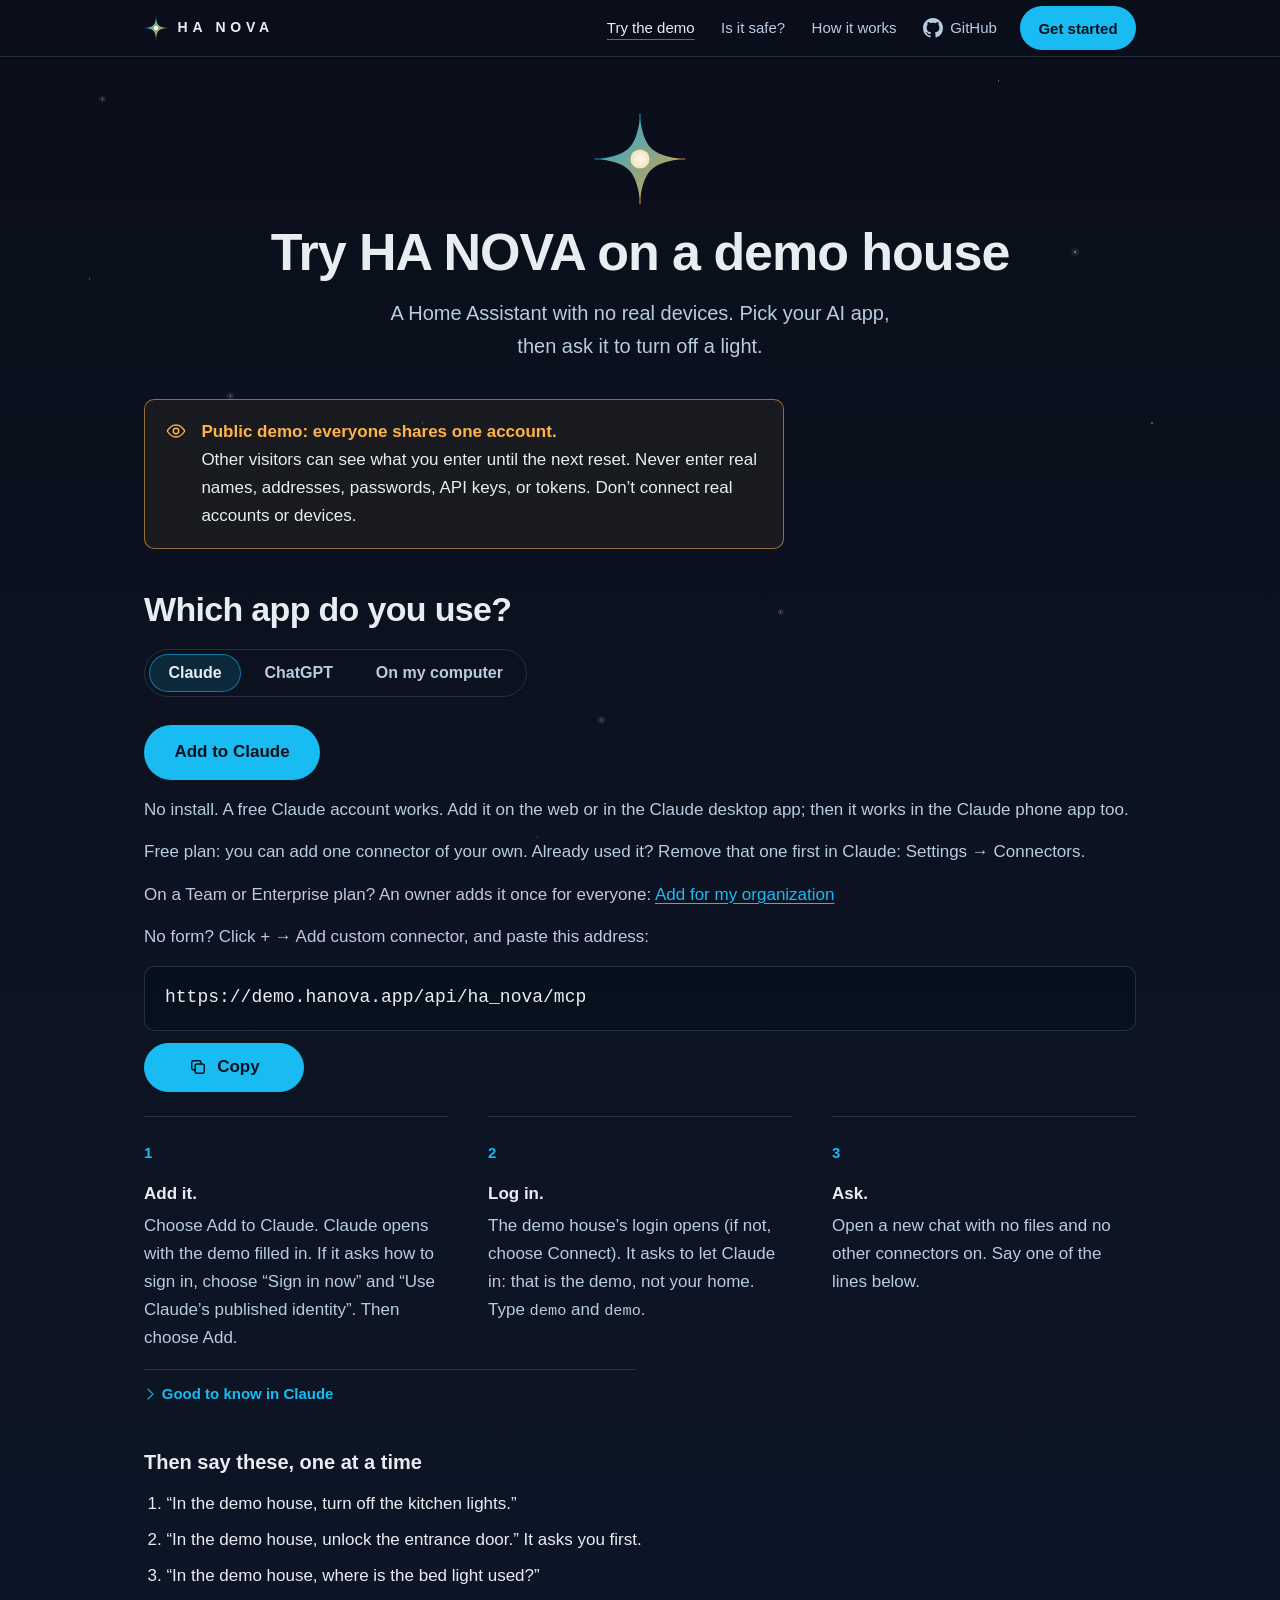
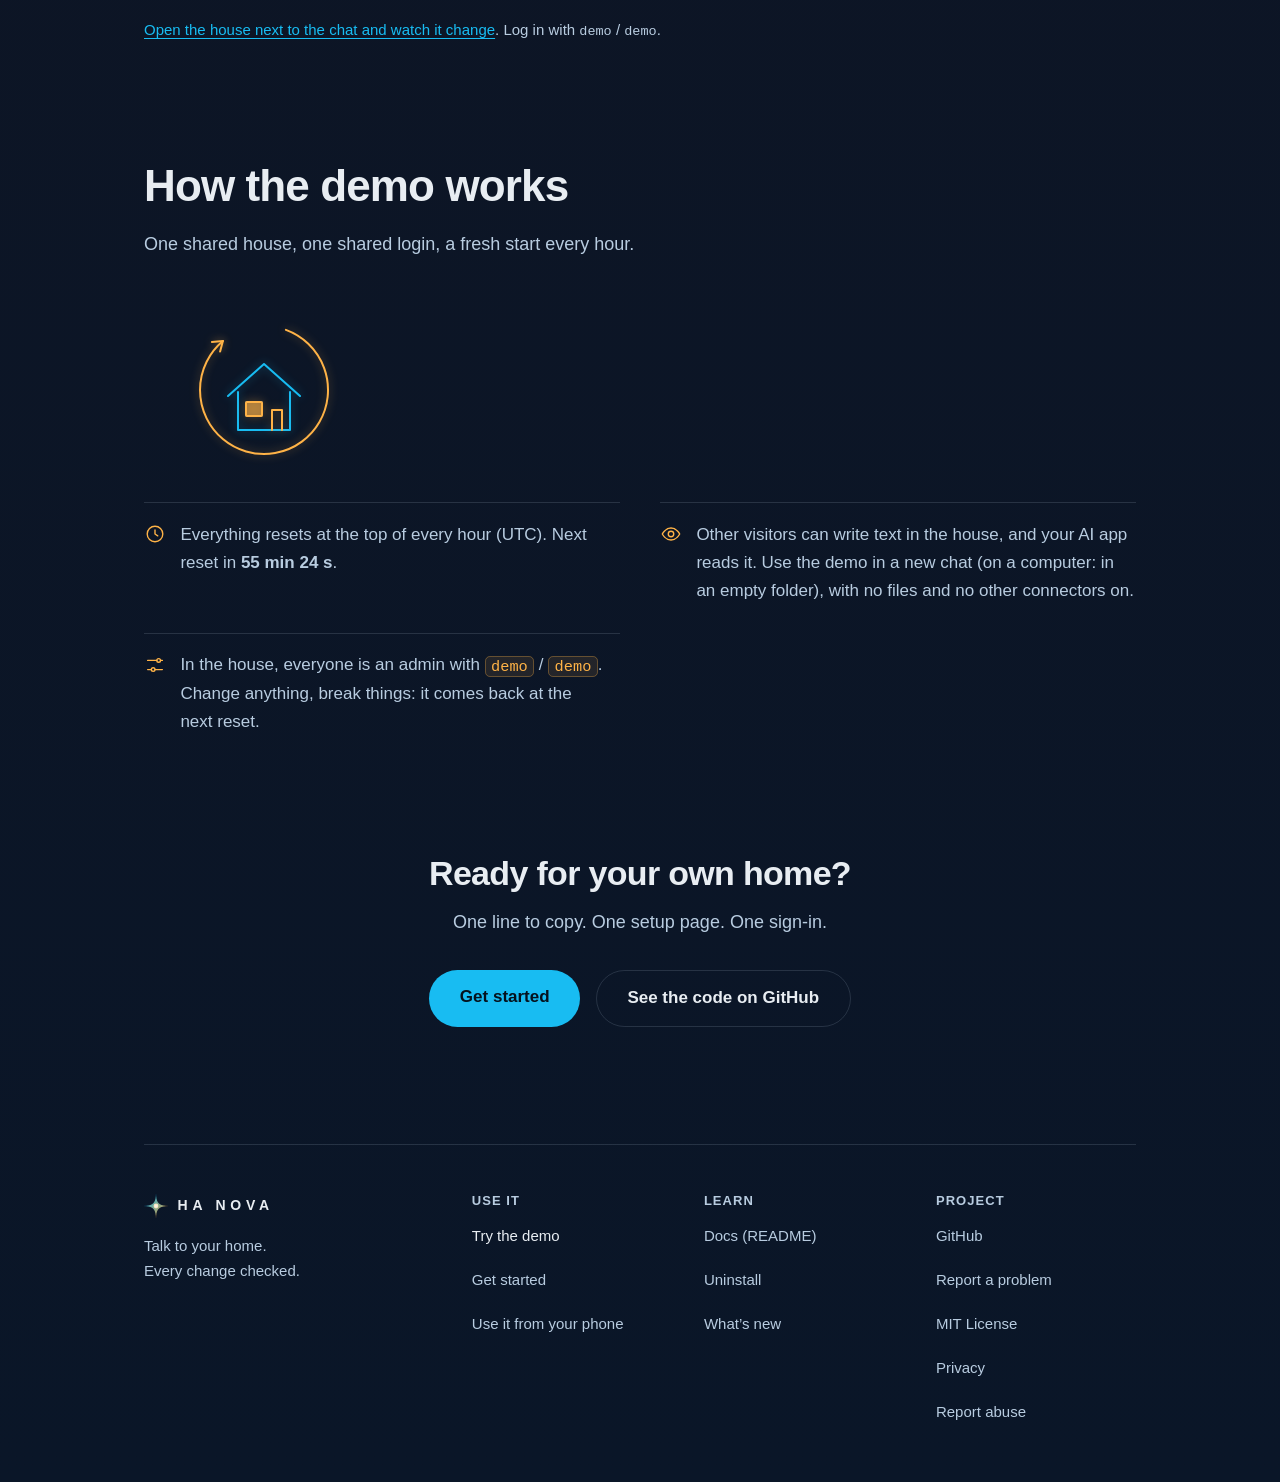
==== demo/index.html @ d68ff975 "content: ChatGPT works on the web on a computer; on a phone it can answer, not change things" ====
<!DOCTYPE html>
<html lang="en">
<head>
  <meta charset="UTF-8">
  <meta name="viewport" content="width=device-width, initial-scale=1">
  <title>Try HA NOVA on a demo house</title>
  <meta name="description" content="Try HA NOVA in 1 minute on a demo house: a Home Assistant with no real devices. In Claude or ChatGPT with nothing to install, or from an AI app on your computer.">
  <link rel="icon" type="image/svg+xml" href="../assets/icon.svg">
  <link rel="icon" type="image/png" sizes="64x64" href="../assets/favicon-64.png">
  <link rel="apple-touch-icon" href="../assets/apple-touch-icon.png">
  <link rel="canonical" href="https://hanova.app/demo/">
  <meta property="og:type" content="website">
  <meta property="og:title" content="Try HA NOVA on a demo house">
  <meta property="og:description" content="Try HA NOVA in 1 minute on a demo house: a Home Assistant with no real devices. In Claude or ChatGPT with nothing to install, or from an AI app on your computer.">
  <meta property="og:url" content="https://hanova.app/demo/">
  <meta property="og:image" content="https://hanova.app/assets/social-preview.png">
  <meta property="og:image:width" content="1280">
  <meta property="og:image:height" content="640">
  <meta property="og:image:alt" content="The HA NOVA star and the line: Talk to your home. Every change checked.">
  <meta property="og:site_name" content="HA NOVA">
  <meta name="twitter:card" content="summary_large_image">
  <meta name="twitter:title" content="Try HA NOVA on a demo house">
  <meta name="twitter:description" content="Try HA NOVA in 1 minute on a demo house: a Home Assistant with no real devices. In Claude or ChatGPT with nothing to install, or from an AI app on your computer.">
  <meta name="twitter:image" content="https://hanova.app/assets/social-preview.png">
  <link rel="stylesheet" href="../styles.css?h=ab021d0051">
  <script>document.documentElement.classList.add('js');</script>
</head>
<body>

<a class="skip-link" href="#main">Skip to content</a>
<header class="topbar">
  <nav class="topbar-inner" aria-label="Main">
    <a class="topbar-home" href="../"><img src="../assets/icon.svg" alt="" width="24" height="24"><span>HA&nbsp;NOVA</span></a>
    <ul class="topbar-links">
      <li><a href="./" aria-current="page">Try the demo</a></li>
      <li class="topbar-wide"><a href="../#safe-by-design">Is it safe?</a></li>
      <li class="topbar-wide"><a href="../#how-it-works">How it works</a></li>
      <li><a class="topbar-gh" href="https://github.com/markusleben/ha-nova" target="_blank" rel="noopener noreferrer"><span class="gh-mark" aria-hidden="true"></span><span class="gh-word">GitHub</span><span class="visually-hidden"> (opens in a new tab)</span></a></li>
      <li><a class="btn btn-primary btn-small" href="../#get-started">Get started</a></li>
    </ul>
  </nav>
</header>

<main id="main">
<div class="hero hero-demo">
  <img class="hero-star" src="../assets/icon.svg" alt="" width="132" height="132">
  <h1 class="hero-tagline"><span class="visually-hidden">HA NOVA — </span>Try HA&nbsp;NOVA on a demo&nbsp;house</h1>
  <p class="hero-sub">A Home&nbsp;Assistant with no real devices. Pick your AI app, then ask it to turn off a&nbsp;light.</p>
</div>

  <section class="section" id="try">
    <div class="callout" role="note" aria-labelledby="warning-title">
      <svg viewBox="0 0 24 24" aria-hidden="true"><path d="M2.5 12S6 5.5 12 5.5 21.5 12 21.5 12 18 18.5 12 18.5 2.5 12 2.5 12z"/><circle cx="12" cy="12" r="3"/></svg>
      <div>
        <h2 class="visually-hidden" id="warning-title">Before you use the demo</h2>
        <p><strong>Public demo: everyone shares one account.</strong> Other visitors can see what you enter until the next reset. Never enter real names, addresses, passwords, API keys, or tokens. Don’t connect real accounts or devices.</p>
      </div>
    </div>
    <h2>Which app do you use?</h2>
    <div class="console-bar">
      <div class="os-tabs app-tabs" role="tablist" aria-label="Your AI app">
        <button type="button" role="tab" id="app-tab-claude" aria-controls="claude" aria-selected="true">Claude</button>
        <button type="button" role="tab" id="app-tab-chatgpt" aria-controls="chatgpt" aria-selected="false" tabindex="-1">ChatGPT</button>
        <button type="button" role="tab" id="app-tab-computer" aria-controls="computer" aria-selected="false" tabindex="-1">On my computer</button>
      </div>
    </div>
    <div class="os-panels app-panels">
      <div class="os-panel is-active" id="claude">
        <h3 class="os-name">Claude</h3>
        <p class="add-claude">
          <a class="btn btn-primary" href="https://claude.ai/customize/connectors?modal=add-custom-connector&amp;connectorName=HA%20NOVA%20demo&amp;connectorUrl=https%3A%2F%2Fdemo.hanova.app%2Fapi%2Fha_nova%2Fmcp" target="_blank" rel="noopener noreferrer">Add to Claude<span class="visually-hidden"> (opens in a new tab)</span></a>
        </p>
        <p class="os-where">No install. A free Claude account works. Add it on the web or in the Claude desktop app; then it works in the Claude phone app&nbsp;too.</p>
        <p class="os-where">Free plan: you can add one connector of your own. Already used it? Remove that one first in Claude: Settings →&nbsp;Connectors.</p>
        <p class="os-where">On a Team or Enterprise plan? An owner adds it once for everyone: <a href="https://claude.ai/admin-settings/connectors?modal=add-custom-connector&amp;connectorName=HA%20NOVA%20demo&amp;connectorUrl=https%3A%2F%2Fdemo.hanova.app%2Fapi%2Fha_nova%2Fmcp" target="_blank" rel="noopener noreferrer">Add for my organization<span class="visually-hidden"> (opens in a new tab)</span></a></p>
        <p class="os-where">No form? Click + → Add custom connector, and paste this&nbsp;address:</p>
        <div class="cmd"><pre><code>https://demo.hanova.app/api/ha_nova/mcp</code></pre></div>
        <button class="copy-cmd" type="button" data-where="Claude"><svg viewBox="0 0 24 24" aria-hidden="true"><rect class="i-copy" x="8.5" y="8.5" width="11" height="11" rx="2.5"/><path class="i-copy" d="M15.5 8.5V6.5a2 2 0 0 0-2-2h-7a2 2 0 0 0-2 2v7a2 2 0 0 0 2 2h2"/><path class="i-check" d="M5 12.5l4.5 4.5L19 7.5" pathLength="1"/></svg><span class="copy-label" aria-hidden="true">Copy</span><span class="visually-hidden">Copy the demo address</span></button>
        <ol class="steps">
          <li><strong>Add it.</strong> Choose Add to Claude. Claude opens with the demo filled in. If it asks how to sign in, choose “Sign in now” and “Use Claude’s published identity”. Then choose Add.</li>
          <li><strong>Log in.</strong> The demo house’s login opens (if not, choose Connect). It asks to let Claude in: that is the demo, not your home. Type <code>demo</code> and <code>demo</code>.</li>
          <li><strong>Ask.</strong> Open a new chat with no files and no other connectors on. Say one of the lines below.</li>
        </ol>
        <details class="more">
          <summary>Good to know in Claude</summary>
          <p>Unlocking a door asks you first. Here, Claude shows a short code, and you type it back. Claude sees the code too, so it is a light check. At home, a linked phone asks&nbsp;instead.</p>
          <p>Your connection stays. Only the house resets every hour. That takes a few&nbsp;minutes.</p>
          <p>Claude asks before each step at first. To ask less, open Settings → Connectors → HA NOVA demo. Set the read-only tools and “Control a device” to “Always allow”. Leave “Run a confirmed change” on “Needs approval”: the demo has no phone, so that question is the check before the door&nbsp;unlocks.</p>
          <p>Done? Remove the demo in Claude: Settings → Connectors. That frees the slot for your own&nbsp;home.</p>
        </details>
      </div>
      <div class="os-panel" id="chatgpt">
        <h3 class="os-name">ChatGPT</h3>
        <p class="os-where">In ChatGPT (Plus or Pro), on the web on a computer: paste this address. On a phone, ChatGPT can answer, not change&nbsp;things. It worked with ChatGPT Pro in our test; your plan’s rules apply. The free plan can’t add its own&nbsp;connectors.</p>
        <div class="cmd"><pre><code>https://demo.hanova.app/api/ha_nova/mcp</code></pre></div>
        <button class="copy-cmd" type="button" data-where="ChatGPT"><svg viewBox="0 0 24 24" aria-hidden="true"><rect class="i-copy" x="8.5" y="8.5" width="11" height="11" rx="2.5"/><path class="i-copy" d="M15.5 8.5V6.5a2 2 0 0 0-2-2h-7a2 2 0 0 0-2 2v7a2 2 0 0 0 2 2h2"/><path class="i-check" d="M5 12.5l4.5 4.5L19 7.5" pathLength="1"/></svg><span class="copy-label" aria-hidden="true">Copy</span><span class="visually-hidden">Copy the demo address</span></button>
        <ol class="steps">
          <li><strong>Add it.</strong> Open <a href="https://chatgpt.com/plugins" target="_blank" rel="noopener noreferrer">chatgpt.com/plugins<span class="visually-hidden"> (opens in a new tab)</span></a>, choose +, then “Add custom MCP server”. Name it HA NOVA demo and paste the address under “Connection”. Pick OAuth, tick “I understand and want to continue”, then choose&nbsp;Create.</li>
          <li><strong>Log in.</strong> The demo house’s login opens. Type <code>demo</code> and <code>demo</code>. ChatGPT often fails the first sign-in. Just choose Connect again. Still stuck on Connect? Remove the plugin in ChatGPT and add it&nbsp;again.</li>
          <li><strong>Ask.</strong> Open a new chat with no files and no other connectors on. Type <code>@HA NOVA demo</code> and one of the lines&nbsp;below.</li>
        </ol>
      </div>
      <div class="os-panel" id="computer">
        <h3 class="os-name">An app on my computer</h3>
        <p class="os-where">For Claude Code, Claude Desktop, Codex CLI, OpenCode, Google Antigravity, or Hermes Agent (preview). Install HA&nbsp;NOVA, then connect the demo&nbsp;house.</p>
        <p class="app-step"><strong>1. Install HA&nbsp;NOVA.</strong> On a Mac or Linux, paste this in the&nbsp;Terminal:</p>
        <div class="cmd"><span class="cmd-prompt" aria-hidden="true">$</span><pre><code>curl -fsSL https://raw.githubusercontent.com/markusleben/ha-nova/main/install.sh | bash</code><span class="cmd-cursor" aria-hidden="true"></span></pre></div>
          <button class="copy-cmd" type="button" data-where="the Terminal"><svg viewBox="0 0 24 24" aria-hidden="true"><rect class="i-copy" x="8.5" y="8.5" width="11" height="11" rx="2.5"/><path class="i-copy" d="M15.5 8.5V6.5a2 2 0 0 0-2-2h-7a2 2 0 0 0-2 2v7a2 2 0 0 0 2 2h2"/><path class="i-check" d="M5 12.5l4.5 4.5L19 7.5" pathLength="1"/></svg><span class="copy-label" aria-hidden="true">Copy</span><span class="visually-hidden">Copy the macOS and Linux command</span></button>
          <a class="cmd-source" href="https://github.com/markusleben/ha-nova/blob/main/install.sh" target="_blank" rel="noopener noreferrer">Read the install script<span class="visually-hidden"> (opens in a new tab)</span></a>
        <p class="app-step">On Windows, paste this in PowerShell:</p>
        <div class="cmd"><span class="cmd-prompt" aria-hidden="true">PS&gt;</span><pre><code>irm https://raw.githubusercontent.com/markusleben/ha-nova/main/install.ps1 | iex</code><span class="cmd-cursor" aria-hidden="true"></span></pre></div>
          <button class="copy-cmd" type="button" data-where="PowerShell"><svg viewBox="0 0 24 24" aria-hidden="true"><rect class="i-copy" x="8.5" y="8.5" width="11" height="11" rx="2.5"/><path class="i-copy" d="M15.5 8.5V6.5a2 2 0 0 0-2-2h-7a2 2 0 0 0-2 2v7a2 2 0 0 0 2 2h2"/><path class="i-check" d="M5 12.5l4.5 4.5L19 7.5" pathLength="1"/></svg><span class="copy-label" aria-hidden="true">Copy</span><span class="visually-hidden">Copy the Windows command</span></button>
          <a class="cmd-source" href="https://github.com/markusleben/ha-nova/blob/main/install.ps1" target="_blank" rel="noopener noreferrer">Read the install script<span class="visually-hidden"> (opens in a new tab)</span></a>
        <p class="app-step"><strong>2. Connect the demo.</strong> A setup page opens. If it shows “Try HA NOVA on a demo house”, choose it. If not, open a new terminal and run&nbsp;this:</p>
        <div class="cmd"><span class="cmd-prompt" aria-hidden="true">$</span><pre><code>ha-nova try</code><span class="cmd-cursor" aria-hidden="true"></span></pre></div>
          <button class="copy-cmd" type="button" data-where="the terminal"><svg viewBox="0 0 24 24" aria-hidden="true"><rect class="i-copy" x="8.5" y="8.5" width="11" height="11" rx="2.5"/><path class="i-copy" d="M15.5 8.5V6.5a2 2 0 0 0-2-2h-7a2 2 0 0 0-2 2v7a2 2 0 0 0 2 2h2"/><path class="i-check" d="M5 12.5l4.5 4.5L19 7.5" pathLength="1"/></svg><span class="copy-label" aria-hidden="true">Copy</span><span class="visually-hidden">Copy the ha-nova try command</span></button>
        <p class="app-step"><strong>3. Ask.</strong> Start your AI app in a new, empty folder, in a new chat. Don’t let it run commands or open files without asking you. Say one of the lines below. Done? <code>ha-nova try --stop</code> removes the demo&nbsp;house.</p>
      </div>
    </div>
    <p class="visually-hidden" role="status" id="copy-status"></p>

    <h3 class="steps-title">Then say these, one at a time</h3>
    <ol class="says-list">
      <li>“In the demo house, turn off the kitchen lights.”</li>
      <li>“In the demo house, unlock the entrance door.” It asks you&nbsp;first.</li>
      <li>“In the demo house, where is the bed light used?”</li>
    </ol>
    <p class="note"><a href="https://demo.hanova.app/demo-house/house" target="_blank" rel="noopener noreferrer">Open the house next to the chat and watch it change<span class="visually-hidden"> (opens in a new tab)</span></a>. Log in with <code>demo</code> /&nbsp;<code>demo</code>.</p>
  </section>

  <section class="section" id="how-the-demo-works">
    <h2>How the demo works</h2>
    <p class="section-lead">One shared house, one shared login, a fresh start every hour.</p>
    <svg class="scene demo-scene" viewBox="0 0 240 170" role="img" aria-label="A house with a circular arrow around it: the demo starts fresh every hour" data-reveal>
      <path class="d a slow" d="M141.9 29.9 A64 64 0 1 1 78.9 41" pathLength="1"/>
      <path class="d a arrowhead" d="M76.1 51.6 L78.9 41 L67.9 42"/>
      <path class="d c" d="M84 96 L120 64 L156 96" pathLength="1"/>
      <path class="d c" d="M94 92 V130 H146 V92" pathLength="1"/>
      <rect class="d n" x="102" y="102" width="16" height="14" rx="1"/>
      <rect class="d a lamp" x="102" y="102" width="16" height="14" rx="1"/>
      <path class="d a" d="M128 130 V110 H138 V130" pathLength="1"/>
    </svg>
    <ul class="rules">
      <li>
        <svg viewBox="0 0 24 24" aria-hidden="true"><circle cx="12" cy="12" r="8.5"/><path d="M12 7.5V12l3 2"/></svg>
        <p>Everything resets at the top of every hour (UTC).<span id="countdown" hidden> Next reset in <strong><time id="next"></time></strong>.</span></p>
      </li>
      <li>
        <svg viewBox="0 0 24 24" aria-hidden="true"><path d="M2.5 12S6 5.5 12 5.5 21.5 12 21.5 12 18 18.5 12 18.5 2.5 12 2.5 12z"/><circle cx="12" cy="12" r="3"/></svg>
        <p>Other visitors can write text in the house, and your AI app reads it. Use the demo in a new chat (on a computer: in an empty folder), with no files and no other connectors&nbsp;on.</p>
      </li>
      <li>
        <svg viewBox="0 0 24 24" aria-hidden="true"><path d="M4 7h10M18 7h2M4 17h4M12 17h8"/><circle cx="16" cy="7" r="2"/><circle cx="10" cy="17" r="2"/></svg>
        <p>In the house, everyone is an admin with <code>demo</code> / <code>demo</code>. Change anything, break things: it comes back at the next&nbsp;reset.</p>
      </li>
    </ul>
    <p class="note" id="ha-version" hidden></p>
  </section>

  <section class="section section-try" id="your-home">
    <h2>Ready for your own home?</h2>
    <p class="section-lead">One line to copy. One setup page. One sign&#8209;in.</p>
    <p class="cta-row"><a class="btn btn-primary" href="../#get-started">Get started</a><a class="btn btn-ghost" href="https://github.com/markusleben/ha-nova" target="_blank" rel="noopener noreferrer">See the code on GitHub<span class="visually-hidden"> (opens in a new tab)</span></a></p>
  </section>
</main>

<footer class="footer">
  <div class="footer-brand">
    <a class="topbar-home" href="../"><img src="../assets/icon.svg" alt="" width="24" height="24"><span>HA&nbsp;NOVA</span></a>
    <p>Talk to your home.<br>Every change checked.</p>
  </div>
  <nav class="footer-map" aria-label="Site map">
    <div>
      <h2 class="footer-label">Use it</h2>
      <ul>
        <li><a href="./" aria-current="page">Try the demo</a></li>
        <li><a href="../#get-started">Get started</a></li>
        <li><a href="../#chat-apps">Use it from your phone</a></li>
      </ul>
    </div>
    <div>
      <h2 class="footer-label">Learn</h2>
      <ul>
        <li><a href="https://github.com/markusleben/ha-nova#readme" target="_blank" rel="noopener noreferrer">Docs (README)<span class="visually-hidden"> (opens in a new tab)</span></a></li>
        <li><a href="../#uninstall">Uninstall</a></li>
        <li><a href="https://github.com/markusleben/ha-nova/releases" target="_blank" rel="noopener noreferrer">What’s new<span class="visually-hidden"> (opens in a new tab)</span></a></li>
      </ul>
    </div>
    <div>
      <h2 class="footer-label">Project</h2>
      <ul>
        <li><a href="https://github.com/markusleben/ha-nova" target="_blank" rel="noopener noreferrer">GitHub<span class="visually-hidden"> (opens in a new tab)</span></a></li>
        <li><a href="https://github.com/markusleben/ha-nova/issues" target="_blank" rel="noopener noreferrer">Report a problem<span class="visually-hidden"> (opens in a new tab)</span></a></li>
        <li><a href="https://github.com/markusleben/ha-nova/blob/main/LICENSE" target="_blank" rel="noopener noreferrer">MIT License<span class="visually-hidden"> (opens in a new tab)</span></a></li>
        <li><a href="../privacy.html">Privacy</a></li>
        <li><a href="https://demo.hanova.app/abuse" target="_blank" rel="noopener noreferrer">Report abuse<span class="visually-hidden"> (opens in a new tab)</span></a></li>
      </ul>
    </div>
  </nav>
</footer>

<script>
/* Which app: one panel at a time with JS; without it, all three are listed. */
(function () {
  var tabs = [].slice.call(document.querySelectorAll('.app-tabs [role="tab"]'));
  var status = document.getElementById('copy-status');
  function select(tab, focus) {
    tabs.forEach(function (t) {
      var on = t === tab, panel = document.getElementById(t.getAttribute('aria-controls'));
      t.setAttribute('aria-selected', on);
      t.tabIndex = on ? 0 : -1;
      panel.classList.toggle('is-active', on);
    });
    if (focus) tab.focus();
  }
  tabs.forEach(function (t, i) {
    var panel = document.getElementById(t.getAttribute('aria-controls'));
    panel.setAttribute('role', 'tabpanel');
    panel.tabIndex = 0;
    panel.setAttribute('aria-labelledby', t.id);
    t.addEventListener('click', function () { select(t); });
    t.addEventListener('keydown', function (e) {
      var n = tabs.length, to = { ArrowRight: i + 1, ArrowLeft: i - 1 + n, Home: 0, End: n - 1 }[e.key];
      if (to === undefined) return;
      e.preventDefault();
      select(tabs[to % n], true);
    });
  });
  // a link to #chatgpt or #computer opens that choice
  var wanted = tabs.filter(function (t) { return '#' + t.getAttribute('aria-controls') === location.hash; })[0];
  select(wanted || tabs[0]);

  document.querySelectorAll('.copy-cmd').forEach(function (btn) {
    var label = btn.querySelector('.copy-label'), code = btn.previousElementSibling.querySelector('code'), timer;
    function say(text) { status.textContent = ''; setTimeout(function () { status.textContent = text; }, 100); }
    function done() {
      clearTimeout(timer);
      btn.classList.remove('copied');
      void btn.offsetWidth; // replay the sweep on a second click
      btn.classList.add('copied');
      label.textContent = 'Copied';
      say('Copied. Now paste it in ' + btn.dataset.where + '.');
      timer = setTimeout(function () {
        btn.classList.remove('copied');
        label.textContent = 'Copy';
      }, 2400);
    }
    function failed() {
      var r = document.createRange();
      r.selectNodeContents(code);
      getSelection().removeAllRanges();
      getSelection().addRange(r);
      say('Copy did not work. The line is selected. Press Control C, or Command C on a Mac.');
    }
    btn.addEventListener('click', function () {
      if (navigator.clipboard && navigator.clipboard.writeText) {
        navigator.clipboard.writeText(code.textContent).then(done, failed);
      } else {
        failed();
      }
    });
  });
})();

// Scenes play once when they scroll into view; without JS they show their last frame.
if ('IntersectionObserver' in window) {
  var io = new IntersectionObserver(function (entries) {
    entries.forEach(function (e) {
      if (e.isIntersecting) { e.target.classList.add('inview'); io.unobserve(e.target); }
    });
  }, { threshold: 0.2 });
  document.querySelectorAll('[data-reveal]').forEach(function (el) { io.observe(el); });
} else {
  document.querySelectorAll('[data-reveal]').forEach(function (el) { el.classList.add('inview'); });
}

// Resets run every hour at :00 UTC, so the countdown needs no server.
var next = document.getElementById('next');
function tick() {
  var now = new Date();
  // seconds to the next :00 UTC; wraps to 0 at :00:00
  var left = (3600 - now.getUTCMinutes() * 60 - now.getUTCSeconds()) % 3600;
  var m = Math.floor(left / 60), sec = left % 60;
  next.dateTime = 'PT' + m + 'M' + sec + 'S';
  next.textContent = (m ? m + ' min ' : '') + sec + ' s';
}
tick();
setInterval(tick, 1000);
document.getElementById('countdown').hidden = false;

// The running Home Assistant version; stays hidden when the demo is down.
fetch('https://demo.hanova.app/connect.json').then(function (r) {
  return r.ok ? r.json() : null;
}).then(function (c) {
  if (c && /^\d{4}\.\d{1,2}\.\d{1,3}[\w.]*$/.test(c.ha_version)) {
    var el = document.getElementById('ha-version');
    el.textContent = 'Running Home Assistant ' + c.ha_version + '.';
    el.hidden = false;
  }
}).catch(function () {});
</script>
</body>
</html>
---- styles.css ----
/* HA NOVA landing — cosmos night, cyan = local/client, amber = server/safe */

:root {
  --bg-0: #0A0E1A;
  --bg-1: #0D1525;
  --bg-2: #0A1628;
  --ink: #E8EDF2;
  --ink-soft: #B8CCE0;
  --cyan: #18BCF2;
  --amber: #FFB347;
  --hairline: rgba(184, 204, 224, 0.16);
  --panel: rgba(13, 21, 37, 0.6);
  --measure: 62ch;
  --ease-rise: cubic-bezier(0.16, 1, 0.3, 1);
  --bar: 56px; /* top bar height: anchor jumps land below it */
}

* { box-sizing: border-box; }

html {
  min-height: 100%;
  scroll-behavior: smooth;
  /* anything scrolled into view (anchors, keyboard focus) clears the top bar */
  scroll-padding-top: calc(var(--bar) + 1rem);
}

body {
  margin: 0;
  color: var(--ink-soft);
  background: var(--bg-2) linear-gradient(180deg, var(--bg-0) 0%, var(--bg-1) 45%, var(--bg-2) 100%);
  font-family: -apple-system, 'Helvetica Neue', 'Segoe UI', sans-serif;
  font-size: 1.0625rem;
  line-height: 1.65;
  -webkit-font-smoothing: antialiased;
  overflow-x: hidden;
}

/* Sparse star dots, fixed so they hold still while the page scrolls.
   Four layers, three behaviors, like a real night sky: near-static fine grain,
   two shimmer layers offset in phase, and halo stars that softly flare. */
html::before,
html::after,
body::before,
body::after,
main::before {
  content: "";
  position: fixed;
  inset: 0;
  z-index: -1;
  pointer-events: none;
}

/* finest grain: barely moves */
html::before {
  background-image:
    radial-gradient(0.8px 0.8px at 48% 12%, rgba(255, 255, 255, 0.2) 50%, transparent 51%),
    radial-gradient(0.8px 0.8px at 5% 58%, rgba(255, 255, 255, 0.2) 50%, transparent 51%),
    radial-gradient(0.8px 0.8px at 36% 26%, rgba(255, 255, 255, 0.2) 50%, transparent 51%),
    radial-gradient(0.8px 0.8px at 64% 5%, rgba(255, 255, 255, 0.2) 50%, transparent 51%),
    radial-gradient(0.8px 0.8px at 27% 41%, rgba(255, 255, 255, 0.2) 50%, transparent 51%),
    radial-gradient(0.8px 0.8px at 88% 72%, rgba(255, 255, 255, 0.2) 50%, transparent 51%),
    radial-gradient(0.8px 0.8px at 52% 55%, rgba(255, 255, 255, 0.2) 50%, transparent 51%),
    radial-gradient(0.8px 0.8px at 14% 96%, rgba(255, 255, 255, 0.2) 50%, transparent 51%),
    radial-gradient(0.8px 0.8px at 76% 91%, rgba(255, 255, 255, 0.2) 50%, transparent 51%),
    radial-gradient(0.8px 0.8px at 41% 72%, rgba(255, 255, 255, 0.2) 50%, transparent 51%);
  animation: twinkle 21s ease-in-out -9s infinite alternate;
}

/* shimmer layer A */
body::before {
  background-image:
    radial-gradient(1px 1px at 12% 18%, rgba(255, 255, 255, 0.3) 50%, transparent 51%),
    radial-gradient(1.5px 1.5px at 78% 9%, rgba(255, 255, 255, 0.3) 50%, transparent 51%),
    radial-gradient(1px 1px at 55% 32%, rgba(255, 255, 255, 0.2) 50%, transparent 51%),
    radial-gradient(1px 1px at 31% 61%, rgba(255, 255, 255, 0.25) 50%, transparent 51%),
    radial-gradient(1.5px 1.5px at 90% 47%, rgba(255, 255, 255, 0.3) 50%, transparent 51%),
    radial-gradient(1px 1px at 8% 84%, rgba(255, 255, 255, 0.25) 50%, transparent 51%),
    radial-gradient(1px 1px at 67% 76%, rgba(255, 255, 255, 0.3) 50%, transparent 51%),
    radial-gradient(1px 1px at 95% 15%, rgba(255, 255, 255, 0.25) 50%, transparent 51%);
  animation: twinkle 9s ease-in-out infinite alternate;
}

/* shimmer layer B, phase-shifted */
html::after {
  background-image:
    radial-gradient(1.5px 1.5px at 42% 93%, rgba(255, 255, 255, 0.2) 50%, transparent 51%),
    radial-gradient(1px 1px at 23% 5%, rgba(255, 255, 255, 0.2) 50%, transparent 51%),
    radial-gradient(1px 1px at 96% 88%, rgba(255, 255, 255, 0.25) 50%, transparent 51%),
    radial-gradient(1px 1px at 72% 38%, rgba(255, 255, 255, 0.25) 50%, transparent 51%),
    radial-gradient(1.5px 1.5px at 7% 31%, rgba(255, 255, 255, 0.25) 50%, transparent 51%),
    radial-gradient(1px 1px at 58% 82%, rgba(255, 255, 255, 0.25) 50%, transparent 51%),
    radial-gradient(2px 2px at 33% 47%, rgba(255, 255, 255, 0.25) 50%, transparent 51%),
    radial-gradient(1px 1px at 82% 58%, rgba(255, 255, 255, 0.2) 50%, transparent 51%);
  animation: twinkle 11s ease-in-out -6s infinite alternate;
}

/* halo stars: quiet most of the cycle, then a soft flare */
body::after {
  background-image:
    radial-gradient(7px 7px at 84% 28%, rgba(255, 255, 255, 0.1) 30%, transparent 70%),
    radial-gradient(2px 2px at 84% 28%, rgba(255, 255, 255, 0.3) 50%, transparent 51%),
    radial-gradient(7px 7px at 18% 44%, rgba(255, 255, 255, 0.1) 30%, transparent 70%),
    radial-gradient(1.5px 1.5px at 18% 44%, rgba(255, 255, 255, 0.3) 50%, transparent 51%),
    radial-gradient(6px 6px at 61% 68%, rgba(255, 255, 255, 0.1) 30%, transparent 70%),
    radial-gradient(1.5px 1.5px at 61% 68%, rgba(255, 255, 255, 0.3) 50%, transparent 51%);
  animation: flare 16s ease-in-out infinite;
}

@keyframes twinkle {
  from { opacity: 0.68; }
  to   { opacity: 1; }
}

/* two more halo stars on their own rhythm, so flares wander instead of syncing */
main::before {
  background-image:
    radial-gradient(6px 6px at 8% 11%, rgba(255, 255, 255, 0.1) 30%, transparent 70%),
    radial-gradient(1.5px 1.5px at 8% 11%, rgba(255, 255, 255, 0.3) 50%, transparent 51%),
    radial-gradient(7px 7px at 47% 80%, rgba(255, 255, 255, 0.1) 30%, transparent 70%),
    radial-gradient(2px 2px at 47% 80%, rgba(255, 255, 255, 0.3) 50%, transparent 51%);
  animation: flare 19s ease-in-out -7s infinite;
}

@keyframes flare {
  0%, 62%, 100% { opacity: 0.45; }
  76%, 84% { opacity: 1; }
}

img {
  max-width: 100%;
  height: auto;
  display: block;
}

h1, h2, h3 {
  color: var(--ink);
  line-height: 1.2;
  text-wrap: balance;
  margin: 0;
}

h2 {
  font-size: clamp(1.875rem, 1.3rem + 2.4vw, 2.75rem);
  font-weight: 700;
  letter-spacing: -0.02em;
}

a {
  color: var(--cyan);
  text-decoration-thickness: 1px;
  text-underline-offset: 3px;
}

code {
  font-family: ui-monospace, 'SF Mono', Menlo, Consolas, monospace;
  font-size: 0.9em;
}

.visually-hidden {
  position: absolute;
  width: 1px;
  height: 1px;
  margin: -1px;
  padding: 0;
  overflow: hidden;
  clip: rect(0 0 0 0);
  white-space: nowrap;
  border: 0;
}

/* ---------- Top bar ----------
   One bar on every page: the demo, the safety story, the build, GitHub, and the
   install stay one click away from any scroll position. Solid Night Top (text
   scrolling under it must not show through), one hairline below; no shadow,
   no blur, no motion. */

.skip-link {
  position: fixed;
  top: 0.5rem;
  left: 0.5rem;
  z-index: 20;
  padding: 0.6rem 1rem;
  border-radius: 999px;
  background: var(--cyan);
  color: #05121D;
  font-weight: 600;
  text-decoration: none;
  transform: translateY(-200%);
}
.skip-link:focus { transform: none; }

.topbar {
  position: sticky;
  top: 0;
  z-index: 10;
  background: var(--bg-0);
  border-bottom: 1px solid var(--hairline);
}

.topbar-inner {
  max-width: 1040px;
  min-height: var(--bar);
  margin: 0 auto;
  padding: 0 1.5rem;
  display: flex;
  align-items: center;
  justify-content: space-between;
  gap: 1rem;
}

.topbar-home {
  display: inline-flex;
  align-items: center;
  gap: 0.6rem;
  min-height: 44px;
  color: var(--ink);
  font-size: 0.875rem;
  font-weight: 600;
  letter-spacing: 0.34em;
  text-decoration: none;
  white-space: nowrap;
  flex-shrink: 0;
}
.topbar-home img { width: 24px; height: 24px; flex-shrink: 0; }

.topbar-links {
  display: flex;
  align-items: center;
  gap: 0.25rem;
  margin: 0;
  padding: 0;
  list-style: none;
}

.topbar-links a:not(.btn) {
  display: inline-flex;
  align-items: center;
  gap: 0.45rem;
  min-height: 44px;
  padding: 0 0.7rem;
  color: var(--ink-soft);
  font-size: 0.9375rem;
  font-weight: 500;
  text-decoration: none;
  white-space: nowrap;
  transition: color 0.2s ease;
}
.topbar-links a:not(.btn):hover { color: var(--ink); }
.topbar-links a[aria-current="page"] {
  color: var(--ink);
  text-decoration: underline;
  text-decoration-color: rgba(184, 204, 224, 0.5);
  text-underline-offset: 6px;
}

/* the GitHub mark takes the link's color, so it brightens with it */
.gh-mark {
  flex: 0 0 auto;
  width: 20px;
  height: 20px;
  background: currentColor;
  -webkit-mask: url("assets/github-mark.svg") center / contain no-repeat;
  mask: url("assets/github-mark.svg") center / contain no-repeat;
}

.topbar .btn-small {
  display: inline-flex;
  align-items: center;
  min-height: 44px;
  margin-left: 0.5rem;
  padding: 0.55rem 1.15rem;
  font-size: 0.9375rem;
  line-height: 1.4;
  white-space: nowrap;
}

/* ---------- Hero ---------- */

.hero {
  max-width: 900px;
  margin: 0 auto;
  padding: clamp(3rem, 9vh, 6.5rem) 1.5rem 0;
  text-align: center;
  position: relative;
}

/* a meteor crossing the open sky above the brand star: a long, shallow
   diagonal from upper right toward the left, ~1.6s visible */
.hero::before {
  content: "";
  position: absolute;
  top: 18px;
  right: 10%;
  width: 160px;
  height: 1px;
  z-index: -1;
  pointer-events: none;
  background: linear-gradient(90deg, transparent, rgba(255, 255, 255, 0.3) 85%, transparent);
  opacity: 0;
  /* -74s shifts the 80s cycle so the first streak crosses ~4s after load,
     while the visitor is still in the hero; after that, one per 80s */
  animation: meteor 80s linear -74s infinite;
}

@keyframes meteor {
  0%, 97.4% { opacity: 0; transform: rotate(173deg) translateX(0); }
  97.8% { opacity: 1; }
  99% { opacity: 1; }
  99.4%, 100% { opacity: 0; transform: rotate(173deg) translateX(620px); }
}

/* a quiet constellation right of the star; scrolls away with the hero */
.hero-constellation {
  position: absolute;
  top: 2rem;
  right: 0;
  width: min(34%, 300px);
  height: auto;
  z-index: -1;
  pointer-events: none;
}

.hero-constellation .cl {
  fill: none;
  stroke: rgba(255, 255, 255, 0.1);
  stroke-width: 1;
}

/* the lines draw themselves once, after the hero has risen */
.js .hero-constellation .cl {
  stroke-dasharray: 1;
  stroke-dashoffset: 1;
  animation: constellation-draw 1.4s ease-out 1.1s forwards;
}

@keyframes constellation-draw {
  to { stroke-dashoffset: 0; }
}

.hero-star {
  width: clamp(96px, 13vw, 148px);
  height: auto;
  margin: 0 auto;
  animation: rise 1s var(--ease-rise) both;
}

.hero-brand {
  margin: 1.5rem 0 0;
  color: var(--ink-soft);
  font-size: 1rem;
  font-weight: 600;
  letter-spacing: 0.34em;
  padding-left: 0.34em; /* optically recenter the tracked wordmark */
  text-transform: uppercase;
  animation: rise 1s var(--ease-rise) 0.08s both;
}

.hero-tagline {
  margin: 1.1rem 0 0;
  font-size: clamp(1.75rem, 0.9rem + 4vw, 3.9rem);
  font-weight: 700;
  letter-spacing: -0.02em;
  line-height: 1.12;
  animation: rise 1s var(--ease-rise) 0.16s both;
}

.hero-sub {
  max-width: 46ch;
  margin: 1.75rem auto 0;
  font-size: clamp(1.0625rem, 1rem + 0.4vw, 1.25rem);
  animation: rise 1s var(--ease-rise) 0.26s both;
}

.hero-ctas {
  margin: 2.5rem 0 0;
  display: flex;
  gap: 1rem;
  justify-content: center;
  flex-wrap: wrap;
  animation: rise 1s var(--ease-rise) 0.36s both;
}

/* what the demo button is, right under it */
.hero-try {
  margin: 1.1rem 0 0;
  color: var(--ink);
  font-size: 0.9375rem;
  animation: rise 1s var(--ease-rise) 0.4s both;
}
.hero-try + .note { margin-top: 1.25rem; }

@keyframes rise {
  from { opacity: 0.001; transform: translateY(16px); }
  to   { opacity: 1; transform: none; }
}

.btn {
  display: inline-block;
  padding: 0.85rem 1.9rem;
  border-radius: 999px;
  font-weight: 600;
  font-size: 1.0625rem;
  text-decoration: none;
  transition: background-color 0.2s ease, color 0.2s ease, border-color 0.2s ease, transform 0.16s ease-out;
}

.btn:active {
  transform: scale(0.97);
}

.btn-primary {
  background: var(--cyan);
  color: #05121D;
}

.btn-primary:hover {
  background: #4FCDF6;
}

.btn-ghost {
  color: var(--ink);
  border: 1px solid var(--hairline);
}

.btn-ghost:hover {
  border-color: var(--ink-soft);
}

.btn:focus-visible,
a:focus-visible {
  outline: 2px solid var(--cyan);
  outline-offset: 3px;
}

/* ---------- Sections ---------- */

.section {
  max-width: 1040px;
  margin: 0 auto;
  padding: clamp(5rem, 13vh, 8.5rem) 1.5rem 0;
}

/* anchor jumps: html's scroll-padding clears the bar; a little more air here */
main [id] { scroll-margin-top: 0.5rem; }
main .section { scroll-margin-top: 1rem; }

.section-lead {
  max-width: var(--measure);
  margin: 1.1rem 0 2.5rem;
  font-size: 1.125rem;
}

/* ---------- Authored neon scenes ---------- */

.scene {
  display: block;
  width: 100%;
  height: auto;
  overflow: visible;
}

.scene .d {
  fill: none;
  stroke-width: 2;
  stroke-linecap: round;
  stroke-linejoin: round;
}

.scene .c { stroke: var(--cyan); filter: drop-shadow(0 0 5px rgba(24, 188, 242, 0.4)); }
.scene .a { stroke: var(--amber); filter: drop-shadow(0 0 5px rgba(255, 179, 71, 0.4)); }
.scene .n { stroke: rgba(184, 204, 224, 0.5); }
.scene .dim { opacity: 0.75; }

.scene text {
  font-family: -apple-system, 'Helvetica Neue', 'Segoe UI', sans-serif;
  stroke: none;
}

.t-label { font-size: 17px; font-weight: 600; fill: var(--ink); }
.t-cyan { fill: var(--cyan); }
.t-amber { fill: var(--amber); }
.t-btn { font-size: 12px; font-weight: 600; fill: var(--cyan); }
.t-code { font-family: ui-monospace, 'SF Mono', Menlo, Consolas, monospace; font-size: 22px; font-weight: 600; fill: var(--amber); letter-spacing: 0.1em; }
.t-code-sm { font-size: 14px; }

.cursor {
  animation: blink 1.1s steps(1) infinite;
}

@keyframes blink {
  50% { opacity: 0; }
}

/* ---------- Scenes added in revision 3 ---------- */

.t-chat { font-size: 19px; font-weight: 600; fill: var(--ink); }
.t-sub { font-size: 14px; font-weight: 500; fill: var(--ink-soft); }

/* a lit window: the one sanctioned fill, a faint amber glow behind the stroke */
.scene .lamp { fill: rgba(255, 179, 71, 0.6); }

/* in-flight dots and typing dots exist only while moving */
.pulse, .typing { opacity: 0; }
.typing { fill: var(--amber); }

.figure.chat { max-width: 26rem; margin: 0 0 2.5rem; }
.figure.chat figcaption { margin-top: 0.75rem; text-align: left; font-weight: 400; color: var(--ink-soft); font-size: 0.9375rem; }

.safety-head, .section-head {
  display: flex;
  align-items: center;
  gap: 2rem;
  justify-content: space-between;
}
.safety-head .section-lead, .section-head .section-lead { margin-bottom: 0; }
.safety-emblem, .section-emblem { flex: 0 0 auto; width: 120px; }

/* chat apps: three easy steps under the heading */
.steps-title { margin-top: 2.5rem; font-size: 1.25rem; }
.steps-title + .steps { margin-top: 1.25rem; }

.confirm-ways {
  list-style: none;
  margin: 1.25rem 0 0;
  padding: 0;
  display: grid;
  grid-template-columns: repeat(2, minmax(0, 1fr));
  gap: 1.25rem;
  max-width: 30rem;
}
.confirm-ways li { text-align: center; }
.confirm-ways .scene { max-width: 13rem; margin: 0 auto 0.6rem; }
.confirm-ways span { display: block; color: var(--ink); font-weight: 600; line-height: 1.35; }
.workflow .confirm-fallback { margin-top: 1rem; font-size: 0.9375rem; }

/* folded detail: native <details>, a hairline and a cyan summary with a turning chevron */
.more {
  margin-top: 1.1rem;
  border-top: 1px solid var(--hairline);
  max-width: 52ch;
}
.section > .more { max-width: var(--measure); }
.more summary {
  display: flex;
  align-items: center;
  gap: 0.6rem;
  padding: 0.7rem 0 0.2rem;
  color: var(--cyan);
  font-weight: 600;
  font-size: 0.9375rem;
  cursor: pointer;
  list-style: none;
}
.more summary::-webkit-details-marker { display: none; }
.more summary::before {
  content: "";
  width: 0.45rem;
  height: 0.45rem;
  border-right: 1.5px solid currentColor;
  border-bottom: 1.5px solid currentColor;
  transform: rotate(-45deg);
  transition: transform 0.2s var(--ease-rise);
}
.more[open] summary::before { transform: rotate(45deg); }
.more summary:hover { color: #4FCDF6; }
.more summary:focus-visible { outline: 2px solid var(--cyan); outline-offset: 3px; border-radius: 4px; }
.more p, .workflow .more p { font-size: 0.9375rem; margin: 0.6rem 0 0; }

.demo-scene { max-width: 15rem; margin: 0 0 2rem; }

/* phones: wide-scene labels move out of the SVG into readable HTML */
.scene-legend { display: none; }
.t-cyan-text { color: var(--cyan); }
.t-amber-text { color: var(--amber); }

/* ---------- Scene motion: each scene plays its point once on scroll-in ----------
   Rest state = final frame. Only with JS and without a reduced-motion wish is
   the start frame hidden; .inview (IntersectionObserver, once) plays it. */

@media (prefers-reduced-motion: no-preference) {
  .press, .bubble-nova, .shield-body, .typing circle {
    transform-box: fill-box;
    transform-origin: center;
  }

  /* chat: the reply types, then lands with a check */
  .js .chat .bubble-nova, .js .chat .reply { opacity: 0; }
  .js .chat.inview .bubble-nova { animation: bubble-in 0.6s var(--ease-rise) 0.55s both; }
  .js .chat.inview .typing { animation: typing-show 1.25s linear 0.75s both; }
  .js .chat.inview .typing circle { animation: dot-bob 0.42s ease-in-out 0.8s 4 alternate both; }
  .js .chat.inview .typing circle:nth-child(2) { animation-delay: 0.94s; }
  .js .chat.inview .typing circle:nth-child(3) { animation-delay: 1.08s; }
  .js .chat.inview .reply { animation: fade-in 0.35s ease-out 2s both; }
  .js [data-reveal].chat .reply .d[pathLength] { transition-delay: 2.05s; transition-duration: 0.45s; }

  /* shield: the outline draws, settles into place, then the check draws */
  .js .safety-emblem.inview .shield-body { animation: settle 0.9s var(--ease-rise) 0.15s both; }
  .js [data-reveal].safety-emblem .check[pathLength] { transition-delay: 1s; transition-duration: 0.5s; }

  /* buttons that get pressed: Sign in, then Confirm and the phone tap */
  .js .steps .inview .press,
  .js .confirm-ways.inview .press { animation: press 0.42s var(--ease-rise) 1.15s both; }
  .js .confirm-ways.inview li:nth-child(2) .press { animation-delay: 1.85s; }
  .js [data-reveal].confirm-ways .press .d[pathLength] { transition-delay: 1.45s; transition-duration: 0.4s; }
  .js [data-reveal].confirm-ways li:nth-child(2) .press .d[pathLength] { transition-delay: 2.15s; }
  /* the checks wait for the pair itself, not for the workflow step around it */
  .js .confirm-ways:not(.inview) .d[pathLength] { stroke-dashoffset: 1; }

  /* a window lights up once the connection is made */
  .js .lamp { opacity: 0; }
  .js .steps .inview .lamp,
  .js .demo-scene.inview .lamp { animation: fade-in 0.7s ease-out 1.25s both; }
  .js #cloud .figure.inview .lamp { animation: fade-in 0.7s ease-out 2.2s both; }
  .js #chat-apps .steps .inview .lamp { animation-delay: 1.6s; }

  /* a request travels: your computer, the relay, then Home Assistant lights up */
  .js .flow.inview .pulse-c { animation: pulse-c 1s ease-in-out 1.3s both; }
  .js .flow.inview .pulse-a { animation: pulse-a 0.8s ease-in-out 2.3s both; }
  .js .flow.inview .lamp { animation: fade-in 0.7s ease-out 3s both; }

  /* demo: the reset arrow comes around, its head lands last */
  .js .demo-scene .arrowhead { opacity: 0; }
  .js .demo-scene.inview .arrowhead { animation: fade-in 0.3s ease-out 2.1s both; }

}

@keyframes bubble-in {
  from { opacity: 0; transform: translateY(10px) scale(0.98); }
  to   { opacity: 1; transform: none; }
}
@keyframes typing-show {
  0% { opacity: 0; }
  8%, 88% { opacity: 1; }
  100% { opacity: 0; }
}
@keyframes dot-bob {
  to { transform: translateY(-4px); }
}
@keyframes fade-in {
  from { opacity: 0; }
  to   { opacity: 1; }
}
@keyframes settle {
  from { transform: translateY(-8px) scale(1.06); }
  to   { transform: none; }
}
@keyframes press {
  0%, 100% { transform: none; }
  45% { transform: scale(0.9); }
}
@keyframes pulse-c {
  0%   { opacity: 0; transform: none; }
  12%, 88% { opacity: 1; }
  100% { opacity: 0; transform: translateX(232px); }
}
@keyframes pulse-a {
  0%   { opacity: 0; transform: none; }
  12%, 88% { opacity: 1; }
  100% { opacity: 0; transform: translateX(178px); }
}

.figure {
  margin: 2.5rem 0 0;
  padding: 0;
}

.figure figcaption {
  margin-top: 1rem;
  color: var(--ink);
  font-weight: 600;
  text-align: center;
}

/* ---------- Scroll reveal & line drawing ---------- */

.js [data-reveal] {
  opacity: 0.001;
  transform: translateY(18px);
  transition: opacity 0.7s var(--ease-rise), transform 0.7s var(--ease-rise);
}

.js [data-reveal].inview {
  opacity: 1;
  transform: none;
}

.js [data-reveal] .d[pathLength] {
  stroke-dasharray: 1;
  stroke-dashoffset: 1;
  transition: stroke-dashoffset 1s ease-out 0.25s;
}

.js [data-reveal].inview .d[pathLength] {
  stroke-dashoffset: 0;
}

.js [data-reveal] .d.slow[pathLength] {
  transition-duration: 1.4s;
  transition-delay: 0.75s;
}

/* gentle stagger inside groups */
.js .steps li:nth-child(2),
.js .says-row:nth-child(3),
.js .rules li:nth-child(2) { transition-delay: 0.08s; }
.js .steps li:nth-child(3),
.js .says-row:nth-child(4),
.js .rules li:nth-child(3) { transition-delay: 0.16s; }
.js .says-row:nth-child(5),
.js .rules li:nth-child(4) { transition-delay: 0.24s; }
.js .says-row:nth-child(6) { transition-delay: 0.32s; }
.js .says-row:nth-child(7) { transition-delay: 0.4s; }
.js .says-row:nth-child(8) { transition-delay: 0.48s; }

/* Pairing steps */

.steps {
  list-style: none;
  counter-reset: step;
  display: grid;
  grid-template-columns: repeat(3, 1fr);
  gap: 2.5rem;
  margin: 2.5rem 0 0;
  padding: 0;
}

.steps li {
  counter-increment: step;
  border-top: 1px solid var(--hairline);
  padding-top: 1.5rem;
}

.steps .scene {
  margin-bottom: 1.25rem;
}

.steps li::before {
  content: counter(step);
  display: block;
  color: var(--cyan);
  font-weight: 700;
  font-size: 0.9375rem;
  margin-bottom: 0.9rem;
}

.steps strong {
  color: var(--ink);
  display: block;
  margin-bottom: 0.2rem;
}

/* You say → what happens */

.says {
  border-top: 1px solid var(--hairline);
}

.says-head {
  display: grid;
  grid-template-columns: minmax(0, 5fr) minmax(0, 7fr);
  gap: 2.5rem;
  padding: 1rem 0 0.4rem;
  font-size: 0.8125rem;
  font-weight: 600;
  letter-spacing: 0.08em;
  text-transform: uppercase;
}

.says-you { color: var(--cyan); }
.says-nova { color: var(--amber); }

.says-row {
  display: grid;
  grid-template-columns: minmax(0, 5fr) minmax(0, 7fr);
  gap: 2.5rem;
  padding: 1.4rem 0;
  border-bottom: 1px solid var(--hairline);
}

.says-quote {
  margin: 0;
  color: var(--ink);
  font-size: 1.1875rem;
  font-weight: 600;
  letter-spacing: -0.01em;
  text-wrap: balance;
}

.says-result {
  margin: 0;
}

/* Safety workflow */

.section-safety {
  max-width: 760px;
}

.workflow {
  list-style: none;
  counter-reset: wf;
  margin: 3rem 0 0;
  padding: 0;
  position: relative;
}

.workflow::before {
  content: "";
  position: absolute;
  left: 17px;
  top: 10px;
  bottom: 10px;
  width: 1px;
  background: linear-gradient(180deg, rgba(255, 179, 71, 0.7), rgba(255, 179, 71, 0.15));
  transform-origin: top;
}

/* the amber thread draws itself down as the chain reveals */
.js .workflow::before {
  transform: scaleY(0);
  transition: transform 1.6s var(--ease-rise) 0.2s;
}

.js .workflow.inview::before {
  transform: scaleY(1);
}

.workflow > li {
  counter-increment: wf;
  position: relative;
  padding: 0 0 2.5rem 4rem;
}

.workflow > li:last-child { padding-bottom: 0; }

.workflow > li::before {
  content: counter(wf);
  position: absolute;
  left: 0;
  top: -2px;
  width: 35px;
  height: 35px;
  border-radius: 50%;
  border: 1px solid rgba(255, 179, 71, 0.55);
  background: var(--bg-1);
  color: var(--amber);
  font-weight: 700;
  font-size: 0.9375rem;
  display: grid;
  place-items: center;
}

.js .workflow > li:nth-child(2) { transition-delay: 0.12s; }
.js .workflow > li:nth-child(3) { transition-delay: 0.24s; }
.js .workflow > li:nth-child(4) { transition-delay: 0.36s; }
.js .workflow > li:nth-child(5) { transition-delay: 0.48s; }
.js .workflow > li:nth-child(6) { transition-delay: 0.6s; }
.js .workflow > li:nth-child(7) { transition-delay: 0.72s; }
.js .workflow > li:nth-child(8) { transition-delay: 0.84s; }

.workflow h3 {
  font-size: 1.25rem;
  font-weight: 600;
}

.workflow p {
  margin: 0.35rem 0 0;
  max-width: 52ch;
}

.workflow p + p { margin-top: 0.75rem; }

.workflow code,
.rules code {
  color: var(--amber);
  background: rgba(255, 179, 71, 0.1);
  border: 1px solid rgba(255, 179, 71, 0.3);
  border-radius: 5px;
  padding: 0.05em 0.35em;
}

.rules-title {
  margin-top: 4rem;
  font-size: 1.25rem;
}

.rules {
  list-style: none;
  margin: 1.25rem 0 0;
  padding: 0;
  display: grid;
  grid-template-columns: 1fr 1fr;
  gap: 1.75rem 2.5rem;
}

.rules li {
  display: flex;
  gap: 0.9rem;
  align-items: flex-start;
  border-top: 1px solid var(--hairline);
  padding-top: 1.1rem;
}

.rules svg,
.callout svg {
  flex: 0 0 auto;
  width: 22px;
  height: 22px;
  margin-top: 0.15rem;
  fill: none;
  stroke: var(--amber);
  stroke-width: 1.5;
  stroke-linecap: round;
  stroke-linejoin: round;
}

.rules p { margin: 0; }

.note {
  margin: 1.75rem 0 0;
  font-size: 0.9375rem;
  color: var(--ink-soft);
}

.section > .note { max-width: var(--measure); }

/* Cloud / Beta */

.beta {
  display: inline-block;
  vertical-align: 0.35em;
  margin-left: 0.6rem;
  padding: 0.15rem 0.65rem;
  border: 1px solid rgba(255, 179, 71, 0.55);
  border-radius: 999px;
  color: var(--amber);
  font-size: 0.75rem;
  font-weight: 600;
  letter-spacing: 0.1em;
  text-transform: uppercase;
}

/* ---------- Get started: the install console ----------
   The page's call to action. A panel (Panel Night) framed by one cyan neon
   line: it is drawn like a scene, because it is your computer. The line
   draws itself as the block scrolls in; copying sweeps the command. */

.section-start > h2,
.section-start > .section-lead { text-align: center; margin-inline: auto; }

.section-start > .section-lead { margin-bottom: 2.25rem; color: var(--ink); text-wrap: balance; }

/* land the hero button on the heading, not on the section's top padding */
main #get-started { scroll-margin-top: calc(0.5rem - clamp(5rem, 13vh, 8.5rem)); }

/* the three steps sit above the console they describe */
.section-start > .steps-title { margin-top: 0; text-align: center; }
.steps-lead {
  max-width: var(--measure);
  margin: 0.6rem auto 0;
  text-align: center;
  font-size: 1rem;
  text-wrap: balance;
}
.section-start > .steps { margin-bottom: 3.5rem; }

.console {
  position: relative;
  padding: clamp(1.25rem, 3.2vw, 2.5rem);
  border-radius: 24px;
  background:
    radial-gradient(120% 90% at 0% 0%, rgba(24, 188, 242, 0.07), transparent 60%),
    var(--panel);
}

/* a little wider than the text column, so the command fits on one line */
@media (min-width: 1200px) {
  .console { width: 1120px; margin-inline: calc(50% - 560px); }
}

.console-frame {
  position: absolute;
  inset: 0;
  width: 100%;
  height: 100%;
  pointer-events: none;
}

.scene.console-frame .d { stroke-width: 1.5; }

.js [data-reveal] .console-frame .d[pathLength] {
  transition-duration: 1.6s;
  transition-delay: 0.1s;
  transition-timing-function: var(--ease-rise);
}

.console-bar {
  display: flex;
  flex-wrap: wrap;
  align-items: center;
  justify-content: space-between;
  gap: 0.75rem 1.5rem;
  margin-bottom: 1.75rem;
}

.console-side {
  margin: 0;
  color: var(--cyan);
  font-size: 0.8125rem;
  font-weight: 600;
  letter-spacing: 0.08em;
  text-transform: uppercase;
}

/* tabs only with JS; without it, all three commands are listed */
.os-tabs { display: none; }

.js .os-tabs {
  display: inline-flex;
  gap: 0.25rem;
  padding: 0.25rem;
  border: 1px solid var(--hairline);
  border-radius: 999px;
}

.os-tabs button {
  border: 1px solid transparent;
  border-radius: 999px;
  background: transparent;
  color: var(--ink-soft);
  font: 600 1rem/1 -apple-system, 'Helvetica Neue', 'Segoe UI', sans-serif;
  padding: 0.6rem 1.15rem;
  cursor: pointer;
  transition: background-color 0.2s ease, color 0.2s ease, border-color 0.2s ease;
}

.os-tabs button:hover { color: var(--ink); }

.os-tabs button[aria-selected="true"] {
  color: var(--ink);
  background: rgba(24, 188, 242, 0.14);
  border-color: rgba(24, 188, 242, 0.55);
}

.os-tabs button:focus-visible,
.copy-cmd:focus-visible {
  outline: 2px solid var(--cyan);
  outline-offset: 3px;
}

.console-phone {
  margin: -0.75rem 0 1.75rem;
  color: var(--ink);
  font-size: 0.9375rem;
}
.console-phone p { margin: 0; }
.console-phone .cta-row { margin-top: 1rem; justify-content: flex-start; }

/* all panels share one grid cell, so switching never moves the page */
.js .os-panels { display: grid; }
.js .os-panel { grid-area: 1 / 1; }
.js .os-panel:not(.is-active) { visibility: hidden; }
.js .os-name { display: none; }

.os-panel + .os-panel { margin-top: 2rem; }
.js .os-panel + .os-panel { margin-top: 0; }

.os-name {
  margin: 0 0 0.25rem;
  font-size: 1.25rem;
}

.os-where {
  margin: 0 0 0.9rem;
  font-size: 1.0625rem;
}

.os-where strong { color: var(--ink); font-weight: 600; }

.cmd {
  position: relative;
  display: flex;
  gap: 0.75em;
  align-items: baseline;
  padding: 1.1rem 1.25rem;
  border: 1px solid var(--hairline);
  border-radius: 10px;
  background: rgba(5, 18, 29, 0.55);
  font-family: ui-monospace, 'SF Mono', Menlo, Consolas, monospace;
  font-size: clamp(0.9375rem, 0.55rem + 0.75vw, 1.125rem);
  line-height: 1.55;
  overflow: hidden;
}

.cmd-prompt {
  flex: 0 0 auto;
  color: var(--cyan);
  user-select: none;
  -webkit-user-select: none;
}

.cmd pre {
  margin: 0;
  min-width: 0;
  font: inherit;
  /* the whole line stays visible: it wraps instead of hiding off the edge */
  white-space: pre-wrap;
  overflow-wrap: anywhere;
}

.cmd code {
  color: var(--ink);
  font: inherit;
}

.cmd ::selection { background: rgba(24, 188, 242, 0.35); color: var(--ink); }

.cmd-cursor {
  display: inline-block;
  width: 0.55em;
  height: 1.1em;
  margin-left: 0.35em;
  /* takes no line width, so it never wraps onto a line of its own */
  margin-right: -0.9em;
  vertical-align: -0.18em;
  background: rgba(24, 188, 242, 0.7);
}

/* the sweep: a band of cyan light runs over the copied line once */
.cmd::after {
  content: "";
  position: absolute;
  inset: 0;
  background: linear-gradient(90deg, transparent, rgba(24, 188, 242, 0.22) 45%, rgba(24, 188, 242, 0.22) 55%, transparent);
  opacity: 0;
  transform: translateX(-100%);
  pointer-events: none;
}

/* copying needs JS; without it, the line can still be selected by hand */
.copy-cmd { display: none; }

.js .copy-cmd {
  display: inline-flex;
  align-items: center;
  justify-content: center;
  gap: 0.55rem;
  min-width: 10rem;
  margin-top: 1.25rem;
  padding: 0.85rem 1.9rem;
  border: 1px solid var(--cyan);
  border-radius: 999px;
  background: var(--cyan);
  color: #05121D;
  font: 600 1.0625rem/1.2 -apple-system, 'Helvetica Neue', 'Segoe UI', sans-serif;
  cursor: pointer;
  transition: background-color 0.2s ease, color 0.2s ease, border-color 0.2s ease, transform 0.16s ease-out;
}

.copy-cmd:hover { background: #4FCDF6; border-color: #4FCDF6; }

.copy-cmd:active { transform: scale(0.97); }

.copy-cmd svg {
  width: 20px;
  height: 20px;
  fill: none;
  stroke: currentColor;
  stroke-width: 1.75;
  stroke-linecap: round;
  stroke-linejoin: round;
}

.copy-cmd .i-check { display: none; }

/* the script behind the one-liner, one click away */
.cmd-source {
  display: inline-flex;
  align-items: center;
  min-height: 44px;
  margin: 1.25rem 0 0;
  vertical-align: middle;
  font-size: 0.9375rem;
}
.js .cmd-source { margin-left: 1.25rem; }
.app-panels .cmd-source { margin-top: 0.75rem; }

/* copied: the line is now in your hands; amber like every "done" state */
.copy-cmd.copied {
  background: transparent;
  border-color: rgba(255, 179, 71, 0.55);
  color: var(--amber);
}

.copy-cmd.copied .i-copy { display: none; }
.copy-cmd.copied .i-check { display: inline; }

.console-next {
  margin: 1.5rem 0 0;
  padding-top: 1.25rem;
  border-top: 1px solid var(--hairline);
  color: var(--ink-soft);
  font-size: 1.0625rem;
}

.start-source {
  margin: 1.5rem 0 0;
  text-align: center;
  font-size: 1rem;
}
.start-source + .start-alt { margin-top: 0.5rem; }

.start-alt {
  margin: 1.5rem 0 0;
  text-align: center;
  font-size: 1rem;
}

.section-start > .start-alt + .note { margin-top: 3.5rem; }

@media (prefers-reduced-motion: no-preference) {
  .js .cmd-cursor { animation: blink 1.1s steps(1) infinite; }

  .copy-cmd.copied .i-check {
    stroke-dasharray: 1;
    animation: check-draw 0.45s var(--ease-rise) both;
  }

  .os-panel:has(.copied) .cmd::after {
    animation: sweep 0.9s var(--ease-rise) both;
  }
}

@keyframes check-draw {
  from { stroke-dashoffset: 1; }
  to { stroke-dashoffset: 0; }
}

@keyframes sweep {
  0% { opacity: 1; transform: translateX(-100%); }
  70% { opacity: 1; }
  100% { opacity: 0; transform: translateX(100%); }
}

.clients-label {
  margin: 3rem 0 0.75rem;
  color: var(--ink);
  font-weight: 600;
  font-size: 0.9375rem;
}

.clients {
  list-style: none;
  margin: 0;
  padding: 0;
  display: flex;
  flex-wrap: wrap;
  gap: 0.6rem;
}

.clients li {
  border: 1px solid var(--hairline);
  border-radius: 999px;
  padding: 0.35rem 1rem;
  font-size: 0.9375rem;
}

.preview {
  color: var(--cyan);
  font-size: 0.8125rem;
  margin-left: 0.3rem;
}

/* ---------- Demo page (demo/index.html) ---------- */

/* the shared-account warning: amber, because it guards the visitor */
.callout {
  display: flex;
  gap: 0.9rem;
  align-items: flex-start;
  max-width: 40rem;
  margin: 2.25rem auto 0;
  padding: 1.1rem 1.25rem;
  border: 1px solid rgba(255, 179, 71, 0.55);
  border-radius: 10px;
  background: rgba(255, 179, 71, 0.06);
  color: var(--ink);
  text-align: left;
}

.js .callout { animation: rise 1s var(--ease-rise) 0.31s both; }

.callout p { margin: 0; }

/* login + next reset, right under the demo buttons */
.js .hero .note {
  animation: rise 1s var(--ease-rise) 0.42s both;
}
.hero .note + .note { margin-top: 0.6rem; }
.note code { white-space: nowrap; }

.callout strong {
  display: block;
  color: var(--amber);
}

/* ---------- Try band, call rows, questions ---------- */

.section-try { text-align: center; }
.section-try h2 { font-size: clamp(1.5rem, 1.1rem + 1.6vw, 2.125rem); }
.section-try .section-lead { margin: 0.9rem auto 0; text-wrap: balance; }

.cta-row {
  margin: 2rem 0 0;
  display: flex;
  gap: 1rem;
  justify-content: center;
  flex-wrap: wrap;
}

.faq {
  margin: 2.25rem 0 0;
  display: grid;
  grid-template-columns: 1fr 1fr;
  gap: 1.75rem 2.5rem;
}
.faq-item { border-top: 1px solid var(--hairline); padding-top: 1.1rem; }
.faq dt { color: var(--ink); font-weight: 600; font-size: 1.125rem; }
.faq dd { margin: 0.4rem 0 0; }

/* ---------- Footer: a small site map ---------- */

.footer {
  max-width: 1040px;
  margin: clamp(5rem, 13vh, 8rem) auto 0;
  padding: 2.5rem 1.5rem 3rem;
  /* one hairline on top, across the text column, not the gutters */
  background: linear-gradient(var(--hairline), var(--hairline)) 1.5rem 0 / calc(100% - 3rem) 1px no-repeat;
  display: grid;
  grid-template-columns: minmax(0, 1.3fr) minmax(0, 3fr);
  gap: 2rem 2.5rem;
}

.footer-brand p { margin: 0.4rem 0 0; font-size: 0.9375rem; }

.footer-map {
  display: grid;
  grid-template-columns: repeat(3, minmax(0, 1fr));
  gap: 1.5rem 2rem;
}

.footer-label {
  margin: 0.6rem 0 0.35rem;
  color: var(--ink-soft);
  font-size: 0.8125rem;
  font-weight: 600;
  letter-spacing: 0.08em;
  text-transform: uppercase;
}

.footer-map ul { margin: 0; padding: 0; list-style: none; }

.footer-map a {
  display: inline-flex;
  align-items: center;
  min-height: 44px;
  color: var(--ink-soft);
  font-size: 0.9375rem;
  text-decoration: none;
}
.footer-map a:hover { color: var(--ink); text-decoration: underline; }
.footer-map a[aria-current="page"] { color: var(--ink); }

/* ---------- Privacy page ---------- */

.legal {
  max-width: calc(var(--measure) + 3rem);
  margin: 0 auto;
  padding: clamp(3rem, 8vh, 5rem) 1.5rem 0;
}

.legal h1 {
  margin-top: 0;
  font-size: clamp(1.875rem, 1.3rem + 2.4vw, 2.75rem);
  letter-spacing: -0.02em;
}

.legal h2 {
  margin-top: 2.5rem;
  padding-top: 1.1rem;
  border-top: 1px solid var(--hairline);
  font-size: 1.25rem;
  font-weight: 600;
  letter-spacing: 0;
}

.legal p { margin: 0.75rem 0 0; }

.legal strong { color: var(--ink); }

/* ---------- 404 ---------- */

.notfound { padding-bottom: 0; text-align: center; }
.notfound .hero-tagline { font-size: clamp(1.75rem, 1.1rem + 3vw, 3rem); }

/* ---------- Responsive ---------- */

@media (max-width: 860px) {
  .rules, .faq { grid-template-columns: 1fr; gap: 1.25rem; }

  /* the bar keeps only what you need on a small screen */
  .topbar-wide { display: none; }
  .footer { grid-template-columns: 1fr; }

  /* the hero corner is too close to the text on small screens */
  .hero::before, .hero-constellation { display: none; }
}

@media (max-width: 720px) {
  :root { --bar: 52px; }
  .topbar-inner { padding: 0 1rem; gap: 0.5rem; }
  .topbar-links { gap: 0; }
  .topbar-links a:not(.btn) { padding: 0 0.55rem; }
  .topbar-gh { min-width: 44px; justify-content: center; }
  .topbar-gh .gh-word {
    position: absolute; width: 1px; height: 1px; margin: -1px; overflow: hidden;
    clip: rect(0 0 0 0); white-space: nowrap;
  }
  .topbar .btn { width: auto; max-width: none; }
  .topbar .btn-small { margin-left: 0.25rem; padding: 0.6rem 1rem; }
  .footer-map { grid-template-columns: 1fr 1fr; }
  .js .cmd-source { margin-left: 0; }

  .says-head { display: none; }

  .says-row {
    grid-template-columns: 1fr;
    gap: 0.5rem;
    padding: 1.25rem 0;
  }

  .says-quote::before {
    content: "You say";
    display: block;
    color: var(--cyan);
    font-size: 0.75rem;
    font-weight: 600;
    letter-spacing: 0.08em;
    text-transform: uppercase;
    margin-bottom: 0.3rem;
  }

  .steps {
    grid-template-columns: 1fr;
    gap: 1.5rem;
  }

  .steps .scene {
    max-width: 17rem;
  }

  .workflow > li { padding-left: 3.25rem; }

  .btn { width: 100%; max-width: 20rem; text-align: center; }

  .scene-wide text { display: none; }
  .scene-legend {
    display: grid;
    gap: 0.35rem 1rem;
    margin-top: 0.9rem;
    color: var(--ink);
    font-size: 0.875rem;
    font-weight: 600;
    line-height: 1.35;
  }
  .scene-legend small { display: block; color: var(--ink-soft); font-size: 0.8125rem; font-weight: 400; }
  .legend-flow { grid-template-columns: repeat(3, minmax(0, 1fr)); text-align: center; }
  .legend-cloud { grid-template-columns: 1fr 1fr; }
  .legend-cloud span:nth-child(even) { text-align: right; }

  .safety-head, .section-head { flex-direction: column-reverse; align-items: flex-start; gap: 1.25rem; }
  .safety-emblem, .section-emblem { width: 76px; }

  .confirm-ways { gap: 0.9rem; }

  .copy-cmd { width: 100%; }
  .console-bar { margin-bottom: 1.25rem; }
  .js .os-tabs { display: flex; width: 100%; }
  .os-tabs button { flex: 1 1 0; min-height: 44px; padding-inline: 0.5rem; }
  .confirm-ways span { font-size: 0.9375rem; }
}

@media (prefers-reduced-motion: reduce) {
  html { scroll-behavior: auto; }

  .hero-star, .hero-brand, .hero-tagline, .hero-sub, .hero-ctas, .hero-try, .js .callout, .js .hero .note { animation: none; }

  html::before, html::after, body::before, body::after, main::before { animation: none; }

  .hero::before { animation: none; }

  .js .hero-constellation .cl { animation: none; stroke-dashoffset: 0; }

  .cursor { animation: none; }

  .js [data-reveal] {
    opacity: 1;
    transform: none;
    transition: none;
  }

  .js [data-reveal] .d[pathLength] {
    stroke-dashoffset: 0;
    transition: none;
  }

  .js .workflow::before {
    transform: none;
    transition: none;
  }
}

/* demo page: which app. Only the chosen panel shows (with JS), so a short one leaves no gap. */
.js .app-panels { display: block; }
.js .app-panels .os-panel:not(.is-active) { display: none; }
.app-tabs { flex-wrap: wrap; justify-content: center; }
.app-panels .steps { margin-top: 1.5rem; }
.app-step { margin: 1.75rem 0 0.75rem; font-size: 1.0625rem; }
.app-step strong { color: var(--ink); }
.app-panels .copy-cmd { margin-top: 0.75rem; }
.says-list { margin: 1rem 0 0; padding-left: 1.4rem; font-size: 1.0625rem; color: var(--ink); }
.says-list li + li { margin-top: 0.5rem; }
#try .console-bar { margin-top: 1.25rem; }
#try .callout { margin: 0 0 2.5rem; }
@media (prefers-reduced-motion: no-preference) {
  /* three commands in one panel: sweep only the one copied */
  .app-panels .os-panel:has(.copied) .cmd::after { animation: none; }
  .app-panels .cmd:has(+ .copy-cmd.copied)::after { animation: sweep 0.9s var(--ease-rise) both; }
}

/* the wordmark yields to the links on phones; the star stays */
@media (max-width: 440px) {
  .topbar .topbar-home span {
    position: absolute; width: 1px; height: 1px; margin: -1px; overflow: hidden;
    clip: rect(0 0 0 0); white-space: nowrap;
  }
}

/* demo page: a short hero, so the app picker and Add to Claude show on the first screen */
.hero-demo { padding-top: clamp(1.75rem, 6vh, 4rem); }
.hero-demo .hero-star { width: clamp(56px, 8vw, 96px); }
.hero-demo .hero-tagline { margin-top: 1rem; font-size: clamp(1.75rem, 1.1rem + 3vw, 3.25rem); }
.hero-demo .hero-sub { margin-top: 1rem; }
.hero-demo + .section { padding-top: 2.25rem; }
.hero-demo + .section > h2 { font-size: clamp(1.5rem, 1.1rem + 1.6vw, 2.125rem); }
.add-claude { margin: 0 0 1rem; }
@media (max-width: 720px) {
  /* the bar already carries the star */
  .hero-demo { padding-top: 1.5rem; }
  .hero-demo .hero-star { display: none; }
  .hero-demo .hero-tagline { margin-top: 0; font-size: 1.75rem; }
  .hero-demo .hero-sub { margin-top: 0.6rem; font-size: 1rem; }
  .hero-demo + .section { padding-top: 1.25rem; }
  .hero-demo + .section > h2 { font-size: 1.375rem; }
  #try .callout { margin-bottom: 1.25rem; padding: 0.8rem 1rem; font-size: 0.875rem; line-height: 1.55; }
  #try .console-bar { margin-top: 0.75rem; }
  /* Get started: smaller step scenes, so the command comes sooner */
  .section-start .steps .scene { max-width: 12rem; }
}
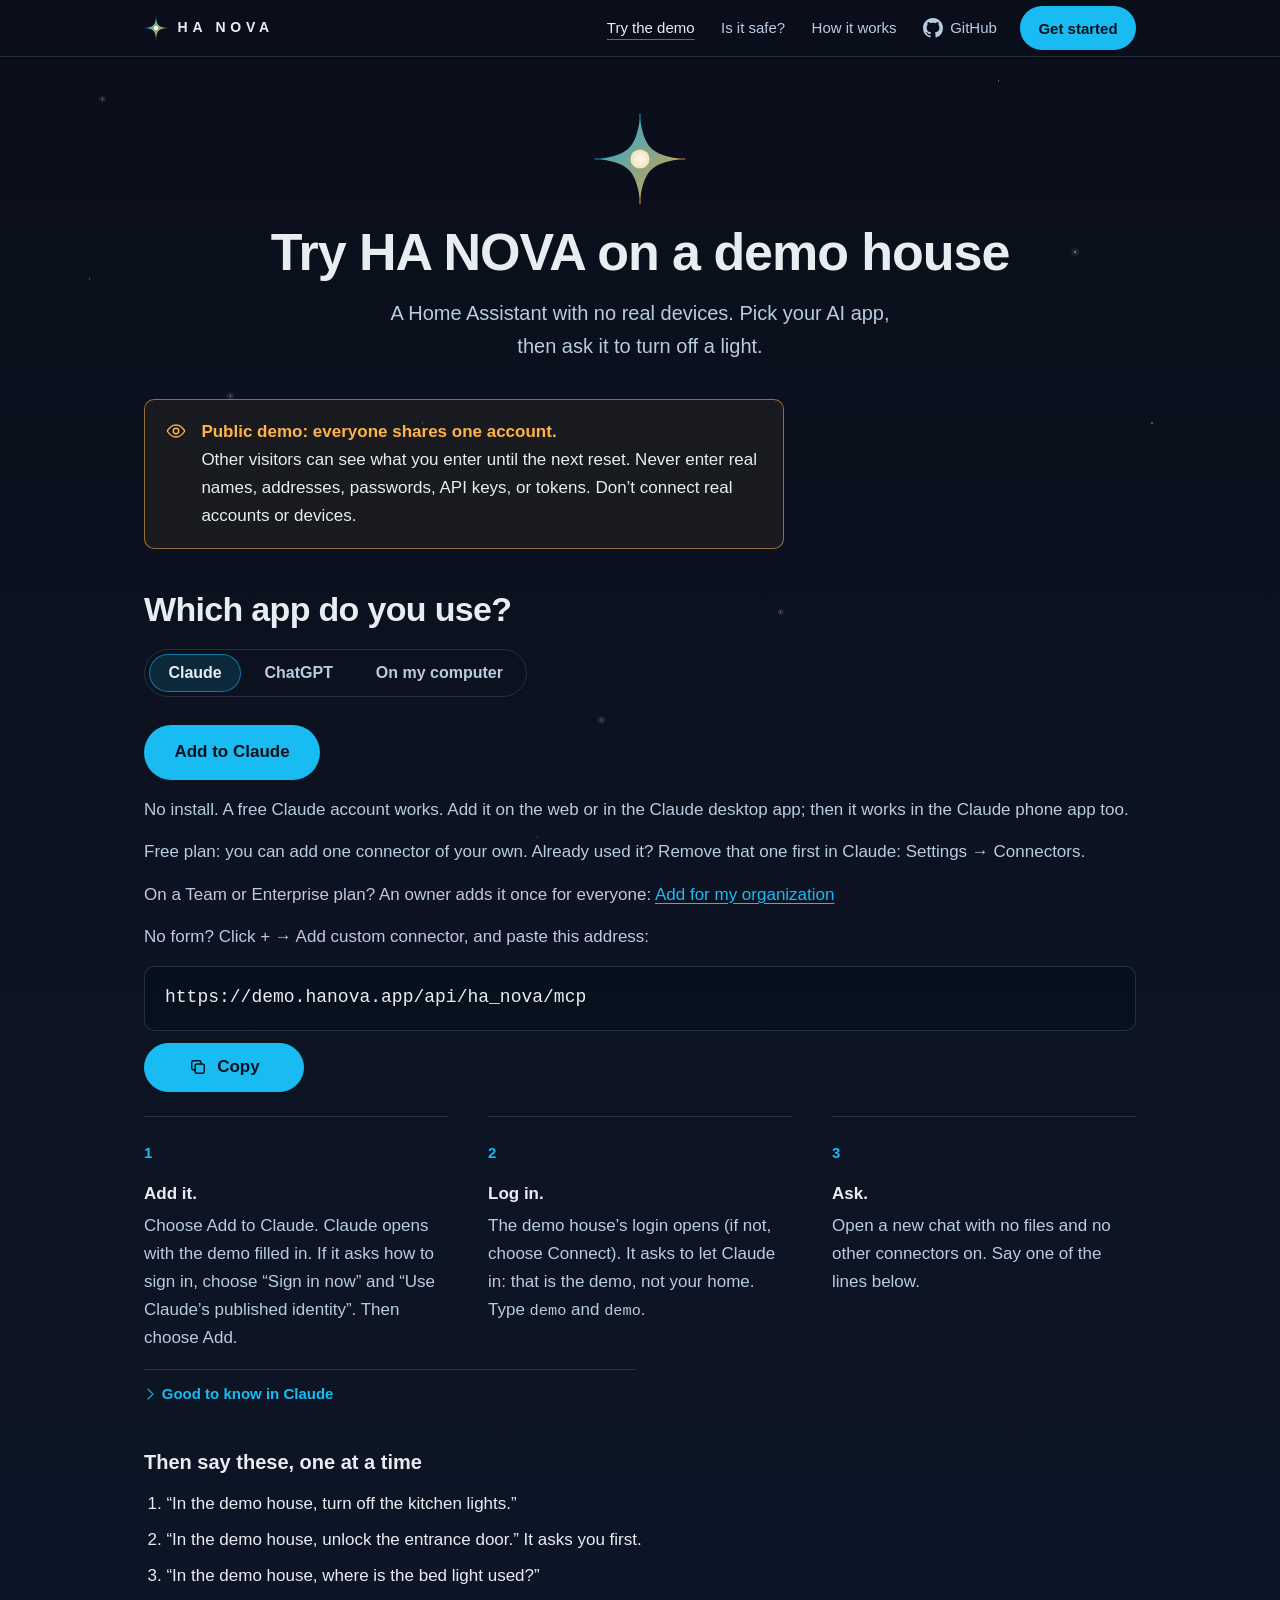
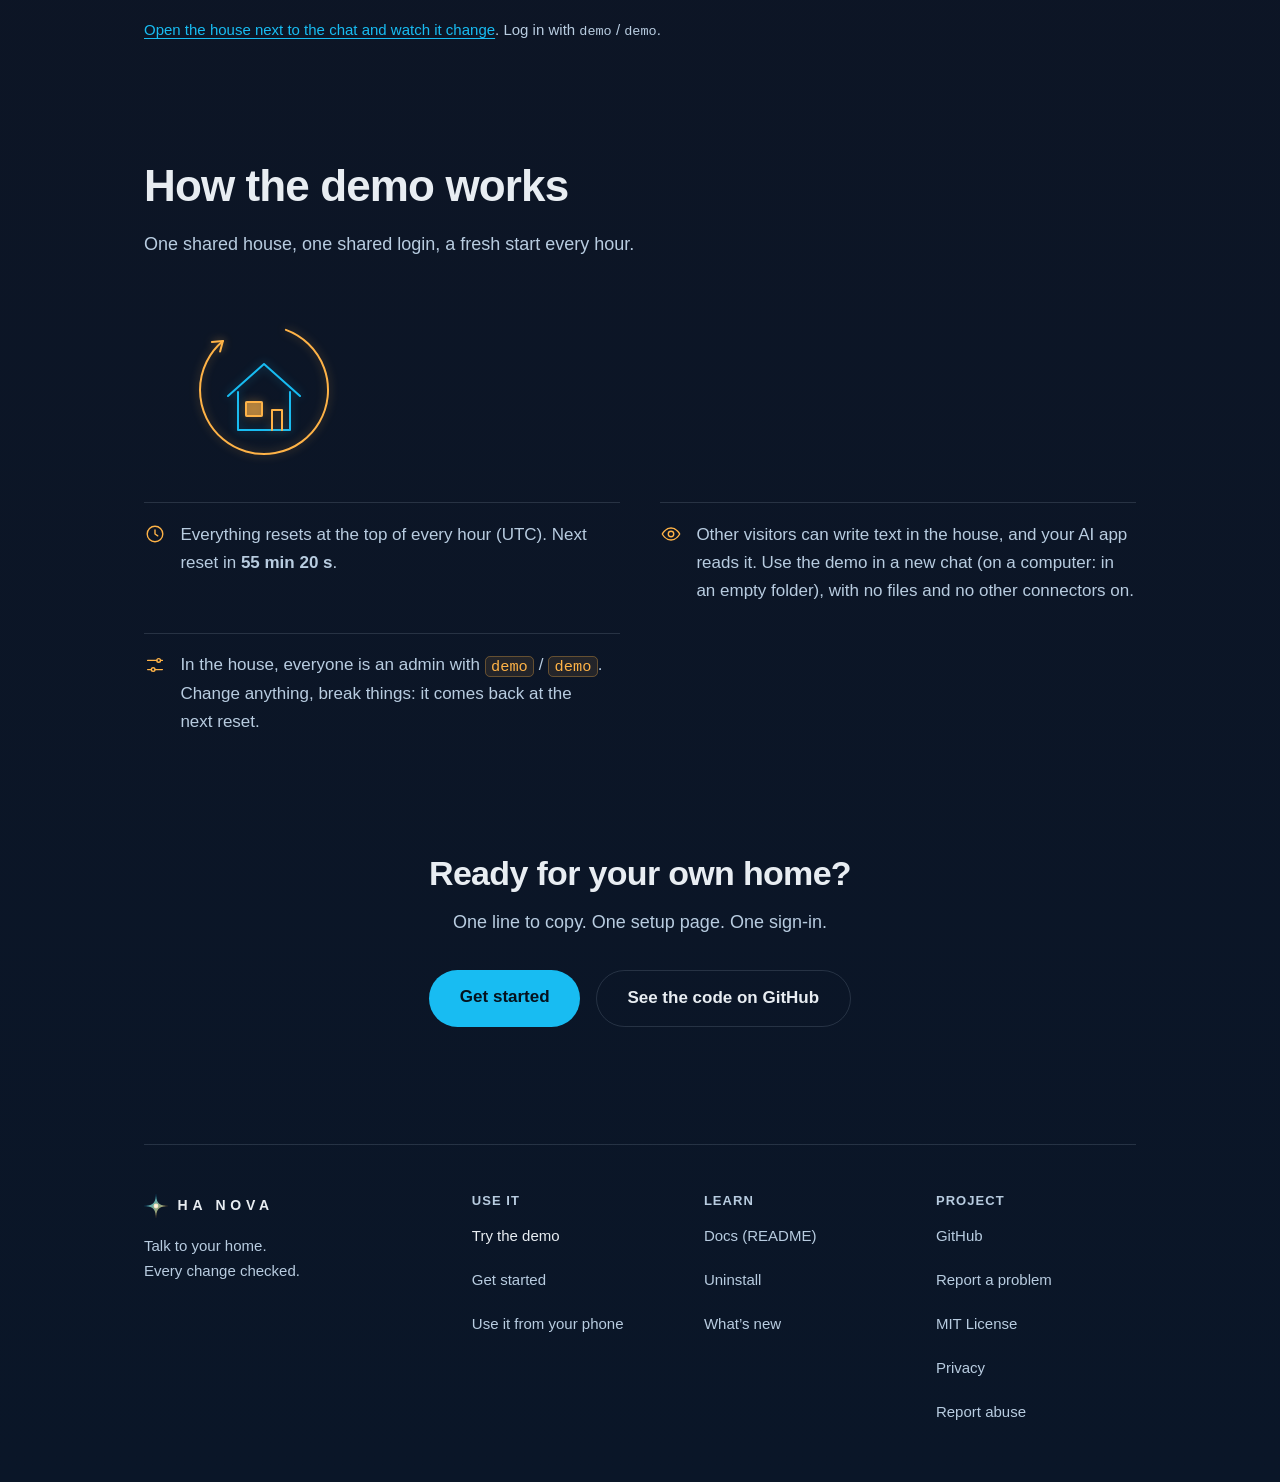
==== commit 441f8f7d: "fix: Claude's connectors live under Customize now" ====
--- a/demo/index.html
+++ b/demo/index.html
@@ -85,8 +85,8 @@
           <summary>Good to know in Claude</summary>
           <p>Unlocking a door asks you first. Here, Claude shows a short code, and you type it back. Claude sees the code too, so it is a light check. At home, a linked phone asks&nbsp;instead.</p>
           <p>Your connection stays. Only the house resets every hour. That takes a few&nbsp;minutes.</p>
-          <p>Claude asks before each step at first. To ask less, open Settings → Connectors → HA NOVA demo. Set the read-only tools and “Control a device” to “Always allow”. Leave “Run a confirmed change” on “Needs approval”: the demo has no phone, so that question is the check before the door&nbsp;unlocks.</p>
-          <p>Done? Remove the demo in Claude: Settings → Connectors. That frees the slot for your own&nbsp;home.</p>
+          <p>Claude asks before each step at first. To ask less, open Customize → Connectors → HA NOVA demo. Set the read-only tools and “Control a device” to “Always allow”. Leave “Run a confirmed change” on “Needs approval”: the demo has no phone, so that question is the check before the door&nbsp;unlocks.</p>
+          <p>Done? Remove the demo in Claude: Customize → Connectors. That frees the slot for your own&nbsp;home.</p>
         </details>
       </div>
       <div class="os-panel" id="chatgpt">
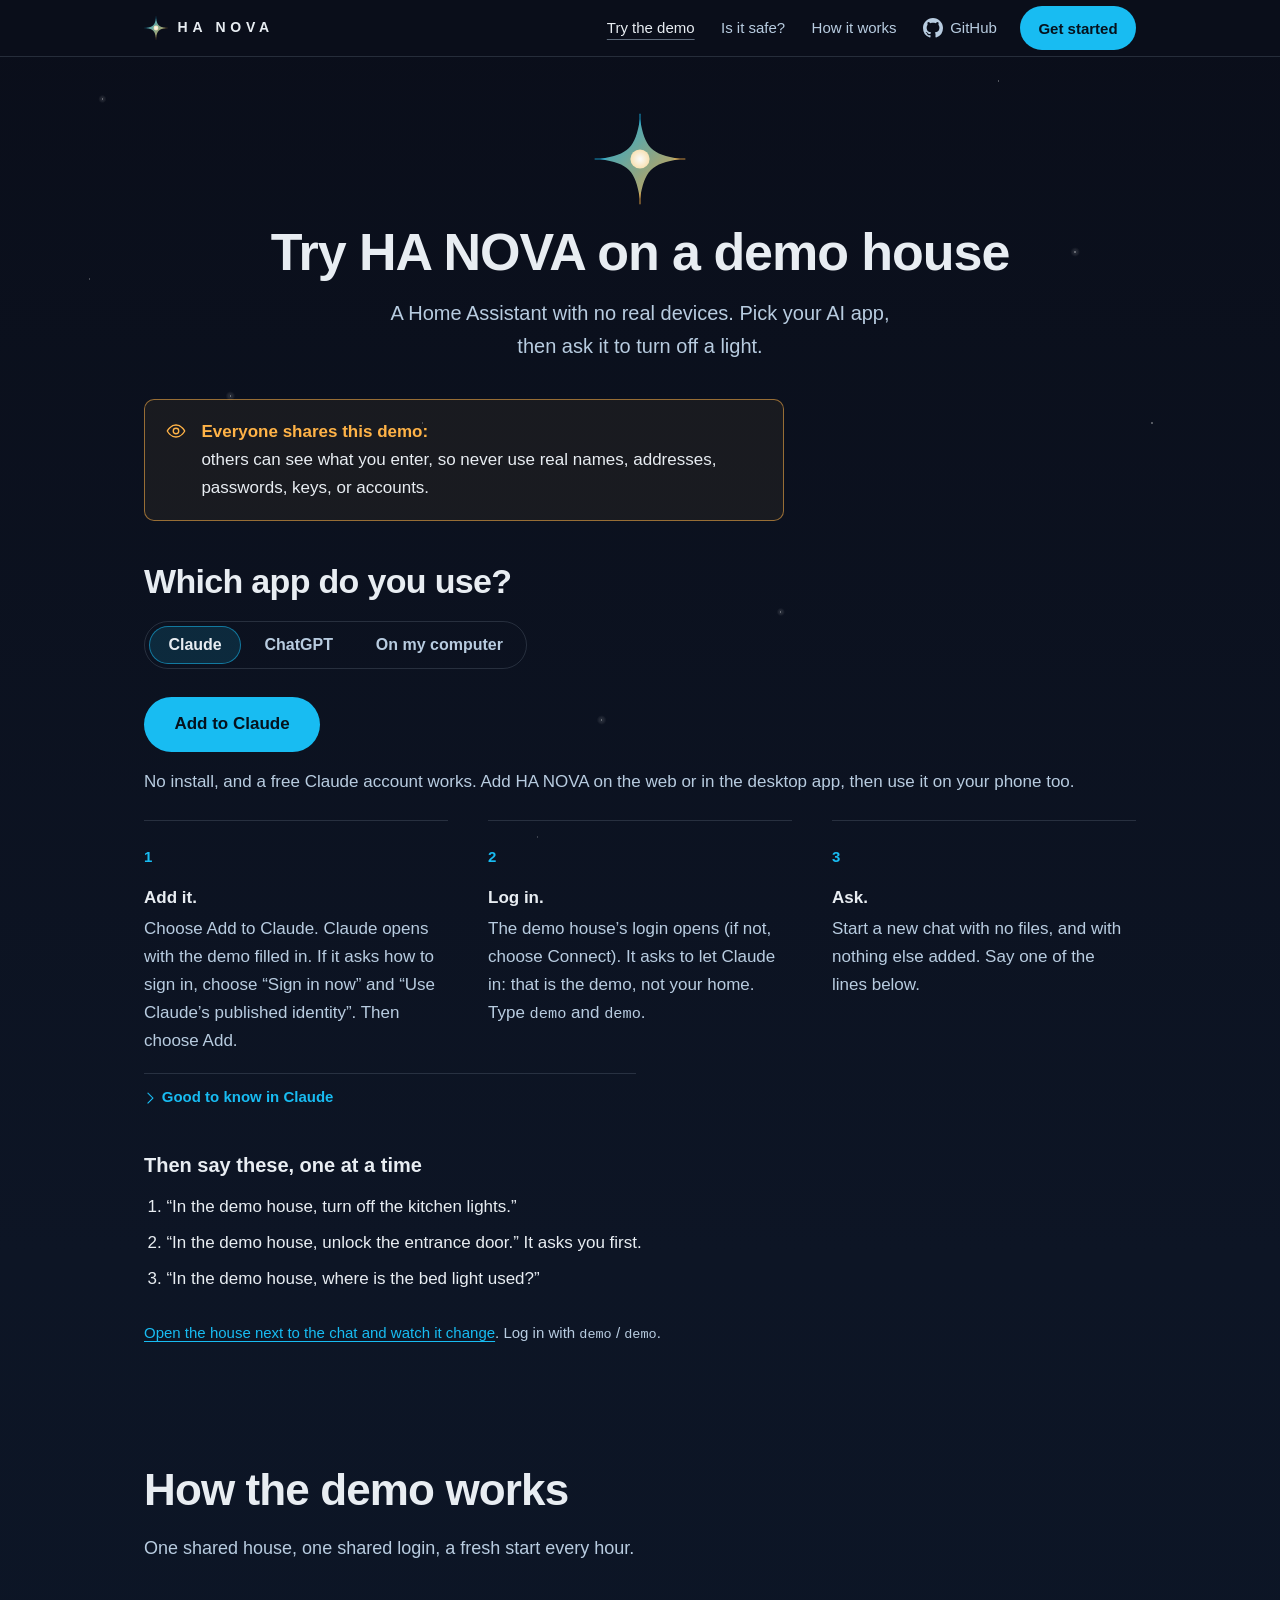
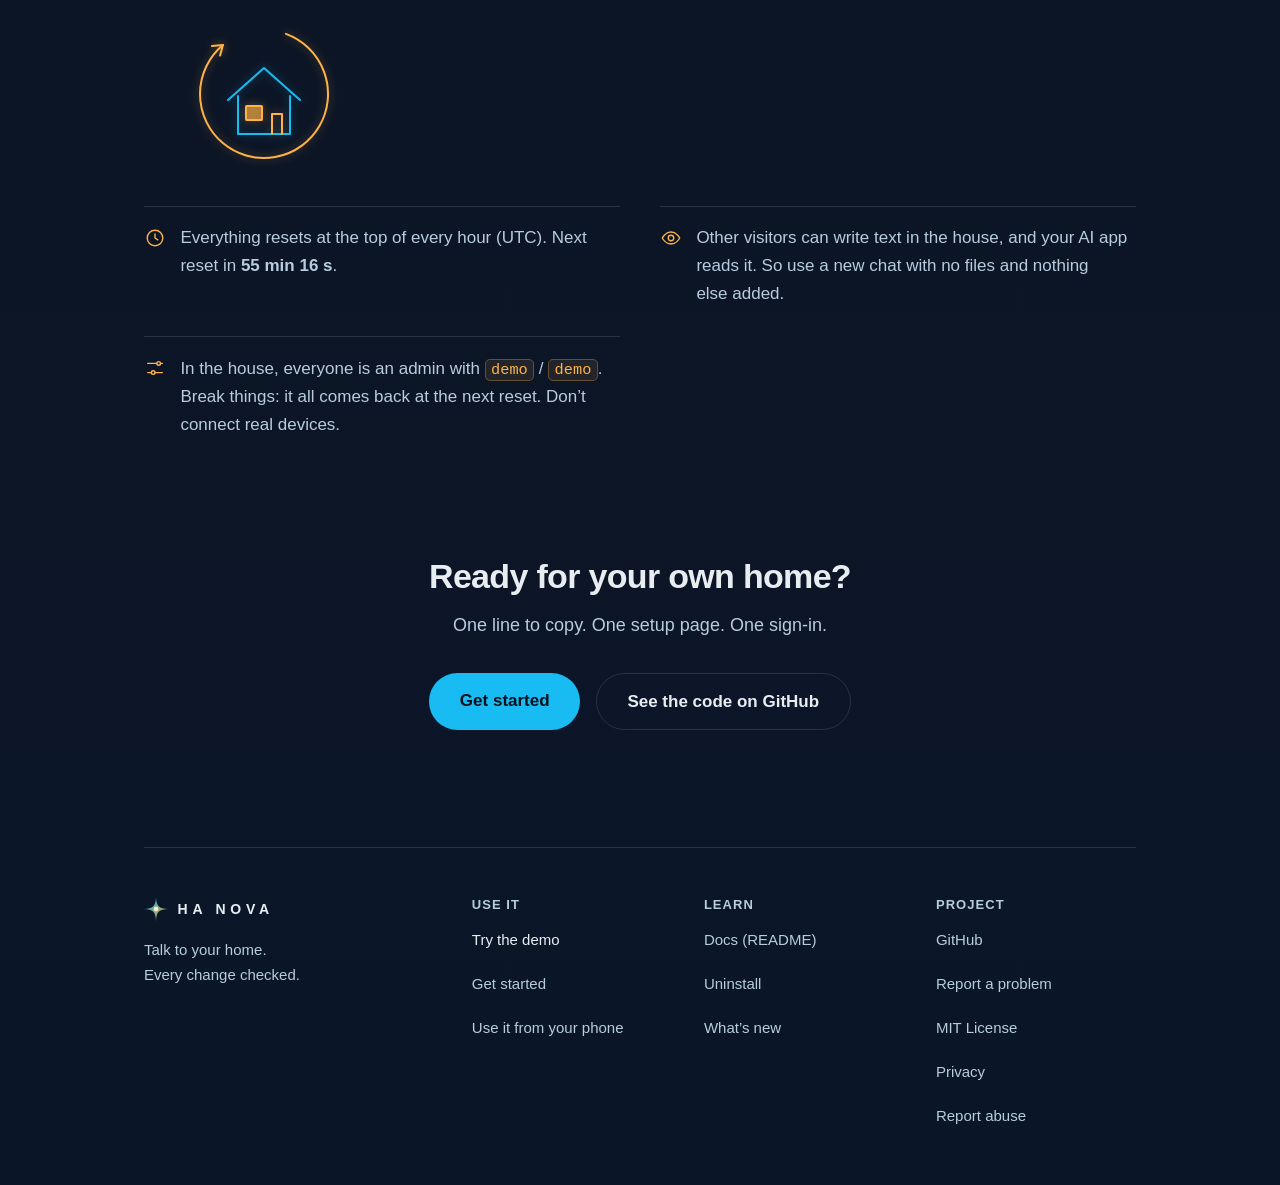
==== commit 601f3248: "content: one message per section, details in folds and Questions Home and demo pages say less up fro" ====
--- a/demo/index.html
+++ b/demo/index.html
@@ -22,7 +22,7 @@
   <meta name="twitter:title" content="Try HA NOVA on a demo house">
   <meta name="twitter:description" content="Try HA NOVA in 1 minute on a demo house: a Home Assistant with no real devices. In Claude or ChatGPT with nothing to install, or from an AI app on your computer.">
   <meta name="twitter:image" content="https://hanova.app/assets/social-preview.png">
-  <link rel="stylesheet" href="../styles.css?h=ab021d0051">
+  <link rel="stylesheet" href="../styles.css?h=a6bf7b070a">
   <script>document.documentElement.classList.add('js');</script>
 </head>
 <body>
@@ -53,7 +53,7 @@
       <svg viewBox="0 0 24 24" aria-hidden="true"><path d="M2.5 12S6 5.5 12 5.5 21.5 12 21.5 12 18 18.5 12 18.5 2.5 12 2.5 12z"/><circle cx="12" cy="12" r="3"/></svg>
       <div>
         <h2 class="visually-hidden" id="warning-title">Before you use the demo</h2>
-        <p><strong>Public demo: everyone shares one account.</strong> Other visitors can see what you enter until the next reset. Never enter real names, addresses, passwords, API keys, or tokens. Don’t connect real accounts or devices.</p>
+        <p><strong>Everyone shares this demo:</strong> others can see what you enter, so never use real names, addresses, passwords, keys, or&nbsp;accounts.</p>
       </div>
     </div>
     <h2>Which app do you use?</h2>
@@ -70,39 +70,45 @@
         <p class="add-claude">
           <a class="btn btn-primary" href="https://claude.ai/customize/connectors?modal=add-custom-connector&amp;connectorName=HA%20NOVA%20demo&amp;connectorUrl=https%3A%2F%2Fdemo.hanova.app%2Fapi%2Fha_nova%2Fmcp" target="_blank" rel="noopener noreferrer">Add to Claude<span class="visually-hidden"> (opens in a new tab)</span></a>
         </p>
-        <p class="os-where">No install. A free Claude account works. Add it on the web or in the Claude desktop app; then it works in the Claude phone app&nbsp;too.</p>
-        <p class="os-where">Free plan: you can add one connector of your own. Already used it? Remove that one first in Claude: Settings →&nbsp;Connectors.</p>
-        <p class="os-where">On a Team or Enterprise plan? An owner adds it once for everyone: <a href="https://claude.ai/admin-settings/connectors?modal=add-custom-connector&amp;connectorName=HA%20NOVA%20demo&amp;connectorUrl=https%3A%2F%2Fdemo.hanova.app%2Fapi%2Fha_nova%2Fmcp" target="_blank" rel="noopener noreferrer">Add for my organization<span class="visually-hidden"> (opens in a new tab)</span></a></p>
-        <p class="os-where">No form? Click + → Add custom connector, and paste this&nbsp;address:</p>
-        <div class="cmd"><pre><code>https://demo.hanova.app/api/ha_nova/mcp</code></pre></div>
-        <button class="copy-cmd" type="button" data-where="Claude"><svg viewBox="0 0 24 24" aria-hidden="true"><rect class="i-copy" x="8.5" y="8.5" width="11" height="11" rx="2.5"/><path class="i-copy" d="M15.5 8.5V6.5a2 2 0 0 0-2-2h-7a2 2 0 0 0-2 2v7a2 2 0 0 0 2 2h2"/><path class="i-check" d="M5 12.5l4.5 4.5L19 7.5" pathLength="1"/></svg><span class="copy-label" aria-hidden="true">Copy</span><span class="visually-hidden">Copy the demo address</span></button>
+        <p class="os-where">No install, and a free Claude account works. Add HA&nbsp;NOVA on the web or in the desktop app, then use it on your phone&nbsp;too.</p>
         <ol class="steps">
-          <li><strong>Add it.</strong> Choose Add to Claude. Claude opens with the demo filled in. If it asks how to sign in, choose “Sign in now” and “Use Claude’s published identity”. Then choose Add.</li>
+          <li><strong>Add it.</strong> Choose Add to Claude. Claude opens with the demo filled in. If it asks how to sign in, choose “Sign in now” and “Use Claude’s published identity”. Then choose&nbsp;Add.</li>
           <li><strong>Log in.</strong> The demo house’s login opens (if not, choose Connect). It asks to let Claude in: that is the demo, not your home. Type <code>demo</code> and <code>demo</code>.</li>
-          <li><strong>Ask.</strong> Open a new chat with no files and no other connectors on. Say one of the lines below.</li>
+          <li><strong>Ask.</strong> Start a new chat with no files, and with nothing else added. Say one of the lines&nbsp;below.</li>
         </ol>
         <details class="more">
           <summary>Good to know in Claude</summary>
+          <p>On the free plan, you can add only one of your own. Already added one? Remove it first in Claude: Customize →&nbsp;Connectors.</p>
+          <p>On a Team or Enterprise plan? An owner adds it once for everyone: <a href="https://claude.ai/admin-settings/connectors?modal=add-custom-connector&amp;connectorName=HA%20NOVA%20demo&amp;connectorUrl=https%3A%2F%2Fdemo.hanova.app%2Fapi%2Fha_nova%2Fmcp" target="_blank" rel="noopener noreferrer">Add for my organization<span class="visually-hidden"> (opens in a new tab)</span></a></p>
+          <p>No form? Click + → Add custom connector, and paste this&nbsp;address:</p>
+          <div class="cmd"><pre><code>https://demo.hanova.app/api/ha_nova/mcp</code></pre></div>
+          <button class="copy-cmd" type="button" data-where="Claude"><svg viewBox="0 0 24 24" aria-hidden="true"><rect class="i-copy" x="8.5" y="8.5" width="11" height="11" rx="2.5"/><path class="i-copy" d="M15.5 8.5V6.5a2 2 0 0 0-2-2h-7a2 2 0 0 0-2 2v7a2 2 0 0 0 2 2h2"/><path class="i-check" d="M5 12.5l4.5 4.5L19 7.5" pathLength="1"/></svg><span class="copy-label" aria-hidden="true">Copy</span><span class="visually-hidden">Copy the demo address</span></button>
           <p>Unlocking a door asks you first. Here, Claude shows a short code, and you type it back. Claude sees the code too, so it is a light check. At home, a linked phone asks&nbsp;instead.</p>
           <p>Your connection stays. Only the house resets every hour. That takes a few&nbsp;minutes.</p>
-          <p>Claude asks before each step at first. To ask less, open Customize → Connectors → HA NOVA demo. Set the read-only tools and “Control a device” to “Always allow”. Leave “Run a confirmed change” on “Needs approval”: the demo has no phone, so that question is the check before the door&nbsp;unlocks.</p>
-          <p>Done? Remove the demo in Claude: Customize → Connectors. That frees the slot for your own&nbsp;home.</p>
+          <p>Claude asks before each step at first. To ask less, open Customize → Connectors → HA NOVA demo. Set the read-only tools and “Control a device” to “Always allow”. Leave “Run a confirmed change” on “Needs approval”. The demo has no phone, so that question is the check before the door&nbsp;unlocks.</p>
+          <p>Done? Remove the demo in Claude: Customize → Connectors. That frees the free plan’s one spot for your own&nbsp;home.</p>
         </details>
       </div>
       <div class="os-panel" id="chatgpt">
         <h3 class="os-name">ChatGPT</h3>
-        <p class="os-where">In ChatGPT (Plus or Pro), on the web on a computer: paste this address. On a phone, ChatGPT can answer, not change&nbsp;things. It worked with ChatGPT Pro in our test; your plan’s rules apply. The free plan can’t add its own&nbsp;connectors.</p>
+        <p class="os-where">ChatGPT: use it on a computer, with a paid plan. On a phone, ChatGPT can only answer. Copy this&nbsp;address:</p>
         <div class="cmd"><pre><code>https://demo.hanova.app/api/ha_nova/mcp</code></pre></div>
         <button class="copy-cmd" type="button" data-where="ChatGPT"><svg viewBox="0 0 24 24" aria-hidden="true"><rect class="i-copy" x="8.5" y="8.5" width="11" height="11" rx="2.5"/><path class="i-copy" d="M15.5 8.5V6.5a2 2 0 0 0-2-2h-7a2 2 0 0 0-2 2v7a2 2 0 0 0 2 2h2"/><path class="i-check" d="M5 12.5l4.5 4.5L19 7.5" pathLength="1"/></svg><span class="copy-label" aria-hidden="true">Copy</span><span class="visually-hidden">Copy the demo address</span></button>
         <ol class="steps">
-          <li><strong>Add it.</strong> Open <a href="https://chatgpt.com/plugins" target="_blank" rel="noopener noreferrer">chatgpt.com/plugins<span class="visually-hidden"> (opens in a new tab)</span></a>, choose +, then “Add custom MCP server”. Name it HA NOVA demo and paste the address under “Connection”. Pick OAuth, tick “I understand and want to continue”, then choose&nbsp;Create.</li>
-          <li><strong>Log in.</strong> The demo house’s login opens. Type <code>demo</code> and <code>demo</code>. ChatGPT often fails the first sign-in. Just choose Connect again. Still stuck on Connect? Remove the plugin in ChatGPT and add it&nbsp;again.</li>
-          <li><strong>Ask.</strong> Open a new chat with no files and no other connectors on. Type <code>@HA NOVA demo</code> and one of the lines&nbsp;below.</li>
+          <li><strong>Add it.</strong> Open <a href="https://chatgpt.com/plugins" target="_blank" rel="noopener noreferrer">chatgpt.com/plugins<span class="visually-hidden"> (opens in a new tab)</span></a> and choose + to add your own server. Name it HA NOVA demo and paste the address under “Connection”. Pick the sign-in option, tick “I understand and want to continue”, then choose&nbsp;Create.</li>
+          <li><strong>Log in.</strong> The demo house’s login opens. Type <code>demo</code> and <code>demo</code>. ChatGPT often fails the first sign-in. Just choose Connect&nbsp;again.</li>
+          <li><strong>Ask.</strong> Start a new chat with no files, and with nothing else added. Type <code>@HA NOVA demo</code> and one of the lines&nbsp;below.</li>
         </ol>
+        <details class="more">
+          <summary>Good to know in ChatGPT</summary>
+          <p>We tested it with Pro. The free plan can’t add HA&nbsp;NOVA.</p>
+          <p>Still stuck on Connect? Remove HA&nbsp;NOVA demo in ChatGPT and add it&nbsp;again.</p>
+          <p>Exact menu names, step by step: <a href="https://github.com/markusleben/ha-nova/blob/main/docs/reference/chat-apps.md" target="_blank" rel="noopener noreferrer">the chat apps guide on GitHub<span class="visually-hidden"> (opens in a new tab)</span></a>.</p>
+        </details>
       </div>
       <div class="os-panel" id="computer">
         <h3 class="os-name">An app on my computer</h3>
-        <p class="os-where">For Claude Code, Claude Desktop, Codex CLI, OpenCode, Google Antigravity, or Hermes Agent (preview). Install HA&nbsp;NOVA, then connect the demo&nbsp;house.</p>
+        <p class="os-where">For Claude Code, Claude Desktop, Codex CLI, OpenCode, Google Antigravity, or Hermes Agent&nbsp;(preview).</p>
         <p class="app-step"><strong>1. Install HA&nbsp;NOVA.</strong> On a Mac or Linux, paste this in the&nbsp;Terminal:</p>
         <div class="cmd"><span class="cmd-prompt" aria-hidden="true">$</span><pre><code>curl -fsSL https://raw.githubusercontent.com/markusleben/ha-nova/main/install.sh | bash</code><span class="cmd-cursor" aria-hidden="true"></span></pre></div>
           <button class="copy-cmd" type="button" data-where="the Terminal"><svg viewBox="0 0 24 24" aria-hidden="true"><rect class="i-copy" x="8.5" y="8.5" width="11" height="11" rx="2.5"/><path class="i-copy" d="M15.5 8.5V6.5a2 2 0 0 0-2-2h-7a2 2 0 0 0-2 2v7a2 2 0 0 0 2 2h2"/><path class="i-check" d="M5 12.5l4.5 4.5L19 7.5" pathLength="1"/></svg><span class="copy-label" aria-hidden="true">Copy</span><span class="visually-hidden">Copy the macOS and Linux command</span></button>
@@ -114,7 +120,12 @@
         <p class="app-step"><strong>2. Connect the demo.</strong> A setup page opens. If it shows “Try HA NOVA on a demo house”, choose it. If not, open a new terminal and run&nbsp;this:</p>
         <div class="cmd"><span class="cmd-prompt" aria-hidden="true">$</span><pre><code>ha-nova try</code><span class="cmd-cursor" aria-hidden="true"></span></pre></div>
           <button class="copy-cmd" type="button" data-where="the terminal"><svg viewBox="0 0 24 24" aria-hidden="true"><rect class="i-copy" x="8.5" y="8.5" width="11" height="11" rx="2.5"/><path class="i-copy" d="M15.5 8.5V6.5a2 2 0 0 0-2-2h-7a2 2 0 0 0-2 2v7a2 2 0 0 0 2 2h2"/><path class="i-check" d="M5 12.5l4.5 4.5L19 7.5" pathLength="1"/></svg><span class="copy-label" aria-hidden="true">Copy</span><span class="visually-hidden">Copy the ha-nova try command</span></button>
-        <p class="app-step"><strong>3. Ask.</strong> Start your AI app in a new, empty folder, in a new chat. Don’t let it run commands or open files without asking you. Say one of the lines below. Done? <code>ha-nova try --stop</code> removes the demo&nbsp;house.</p>
+        <p class="app-step"><strong>3. Ask.</strong> Start your AI app in a new, empty folder, in a new chat. Say one of the lines&nbsp;below.</p>
+        <details class="more">
+          <summary>Good to know on your computer</summary>
+          <p>Don’t let your AI app run commands or open files without asking&nbsp;you.</p>
+          <p>Done? <code>ha-nova try --stop</code> removes the demo&nbsp;house.</p>
+        </details>
       </div>
     </div>
     <p class="visually-hidden" role="status" id="copy-status"></p>
@@ -147,11 +158,11 @@
       </li>
       <li>
         <svg viewBox="0 0 24 24" aria-hidden="true"><path d="M2.5 12S6 5.5 12 5.5 21.5 12 21.5 12 18 18.5 12 18.5 2.5 12 2.5 12z"/><circle cx="12" cy="12" r="3"/></svg>
-        <p>Other visitors can write text in the house, and your AI app reads it. Use the demo in a new chat (on a computer: in an empty folder), with no files and no other connectors&nbsp;on.</p>
+        <p>Other visitors can write text in the house, and your AI app reads it. So use a new chat with no files and nothing else&nbsp;added.</p>
       </li>
       <li>
         <svg viewBox="0 0 24 24" aria-hidden="true"><path d="M4 7h10M18 7h2M4 17h4M12 17h8"/><circle cx="16" cy="7" r="2"/><circle cx="10" cy="17" r="2"/></svg>
-        <p>In the house, everyone is an admin with <code>demo</code> / <code>demo</code>. Change anything, break things: it comes back at the next&nbsp;reset.</p>
+        <p>In the house, everyone is an admin with <code>demo</code> / <code>demo</code>. Break things: it all comes back at the next reset. Don’t connect real&nbsp;devices.</p>
       </li>
     </ul>
     <p class="note" id="ha-version" hidden></p>
--- a/styles.css
+++ b/styles.css
@@ -387,7 +387,6 @@
   font-size: 0.9375rem;
   animation: rise 1s var(--ease-rise) 0.4s both;
 }
-.hero-try + .note { margin-top: 1.25rem; }
 
 @keyframes rise {
   from { opacity: 0.001; transform: translateY(16px); }
@@ -531,7 +530,6 @@
 .confirm-ways li { text-align: center; }
 .confirm-ways .scene { max-width: 13rem; margin: 0 auto 0.6rem; }
 .confirm-ways span { display: block; color: var(--ink); font-weight: 600; line-height: 1.35; }
-.workflow .confirm-fallback { margin-top: 1rem; font-size: 0.9375rem; }
 
 /* folded detail: native <details>, a hairline and a cyan summary with a turning chevron */
 .more {
@@ -565,6 +563,11 @@
 .more summary:hover { color: #4FCDF6; }
 .more summary:focus-visible { outline: 2px solid var(--cyan); outline-offset: 3px; border-radius: 4px; }
 .more p, .workflow .more p { font-size: 0.9375rem; margin: 0.6rem 0 0; }
+/* the rest of the "You say" rows, folded under the first five */
+.section > .says-more { max-width: none; border-top: 0; margin-top: 0.5rem; }
+.says-more .says { border-top: 0; margin-top: 0.4rem; }
+.says-more .says-quote { margin: 0; font-size: 1.1875rem; }
+.says-more .says-result { margin: 0; font-size: inherit; }
 
 .demo-scene { max-width: 15rem; margin: 0 0 2rem; }
 
@@ -955,13 +958,6 @@
 
 /* the three steps sit above the console they describe */
 .section-start > .steps-title { margin-top: 0; text-align: center; }
-.steps-lead {
-  max-width: var(--measure);
-  margin: 0.6rem auto 0;
-  text-align: center;
-  font-size: 1rem;
-  text-wrap: balance;
-}
 .section-start > .steps { margin-bottom: 3.5rem; }
 
 .console {
@@ -1203,20 +1199,13 @@
   font-size: 1.0625rem;
 }
 
-.start-source {
-  margin: 1.5rem 0 0;
-  text-align: center;
-  font-size: 1rem;
-}
-.start-source + .start-alt { margin-top: 0.5rem; }
-
 .start-alt {
   margin: 1.5rem 0 0;
   text-align: center;
   font-size: 1rem;
 }
 
-.section-start > .start-alt + .note { margin-top: 3.5rem; }
+.section-start > .start-alt + .more { margin-top: 2.5rem; }
 
 @media (prefers-reduced-motion: no-preference) {
   .js .cmd-cursor { animation: blink 1.1s steps(1) infinite; }
@@ -1327,6 +1316,7 @@
 .faq-item { border-top: 1px solid var(--hairline); padding-top: 1.1rem; }
 .faq dt { color: var(--ink); font-weight: 600; font-size: 1.125rem; }
 .faq dd { margin: 0.4rem 0 0; }
+.faq code { white-space: nowrap; }
 
 /* ---------- Footer: a small site map ---------- */
 
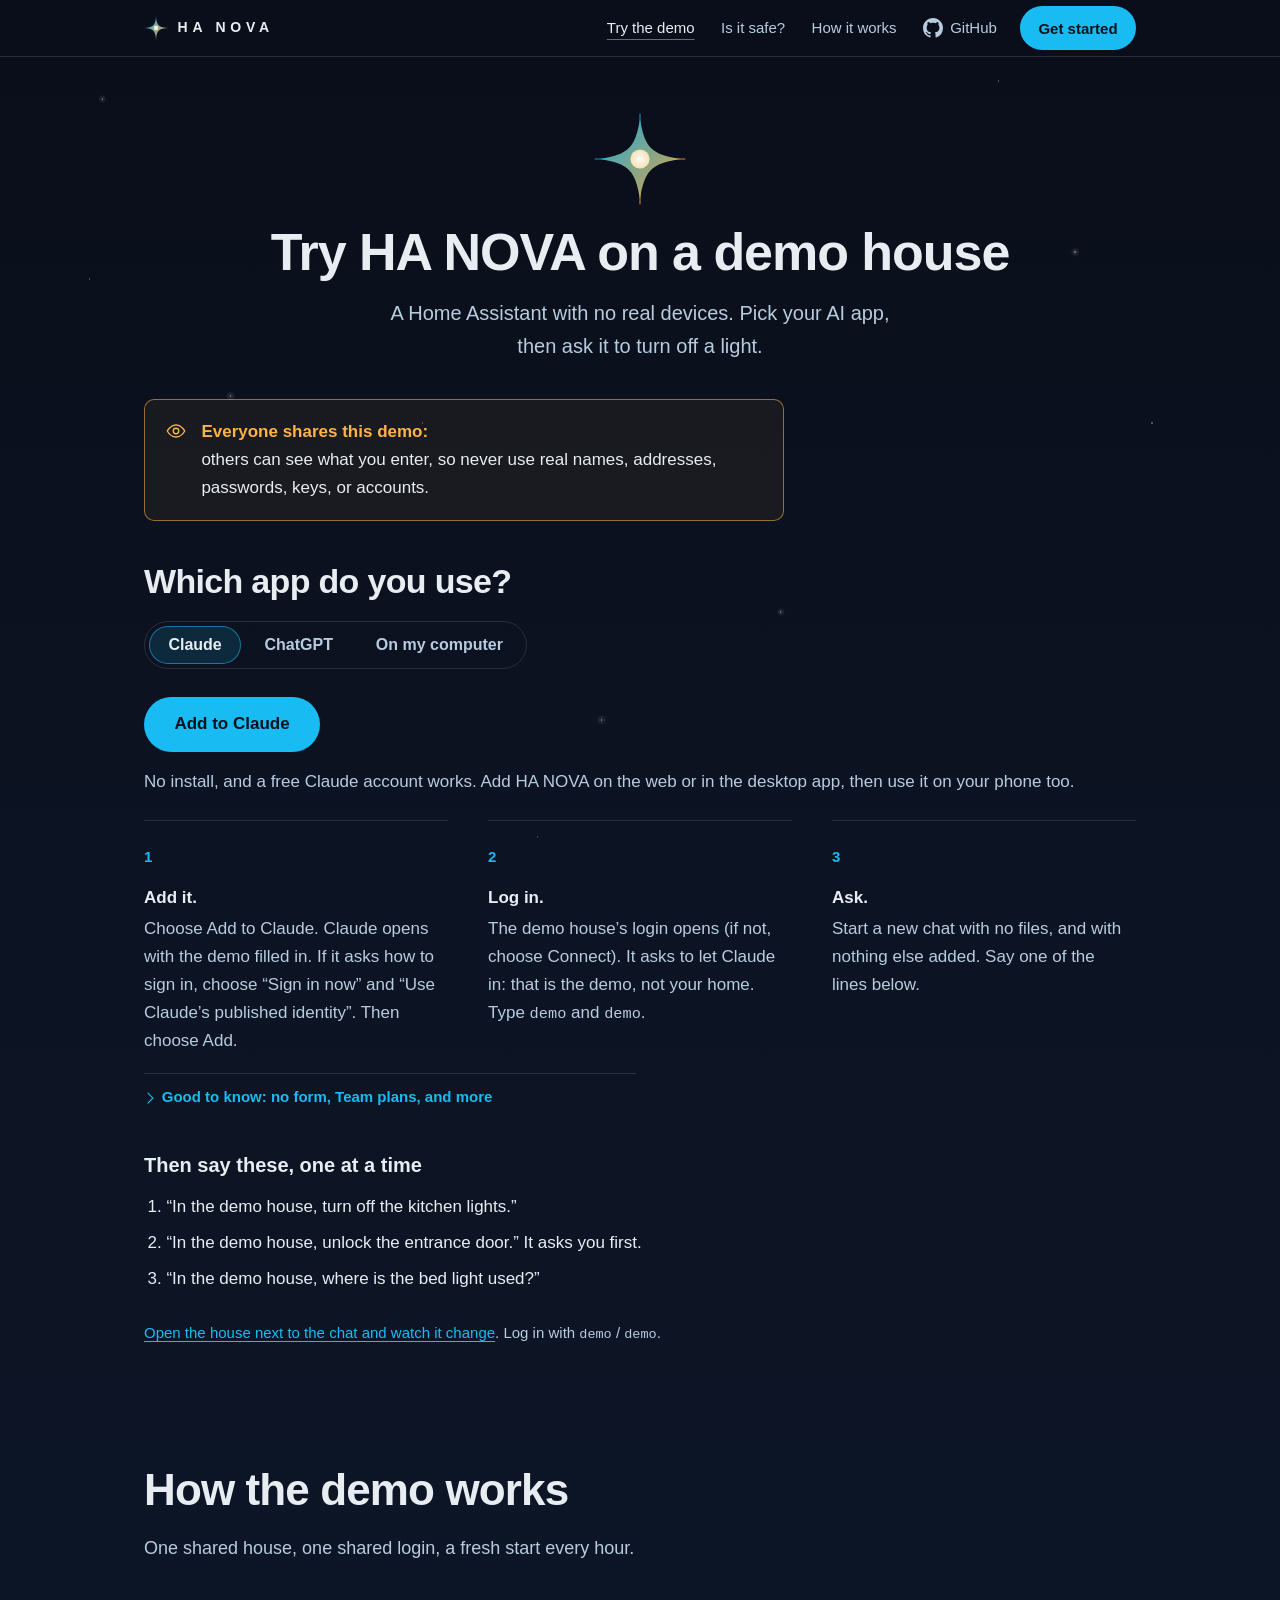
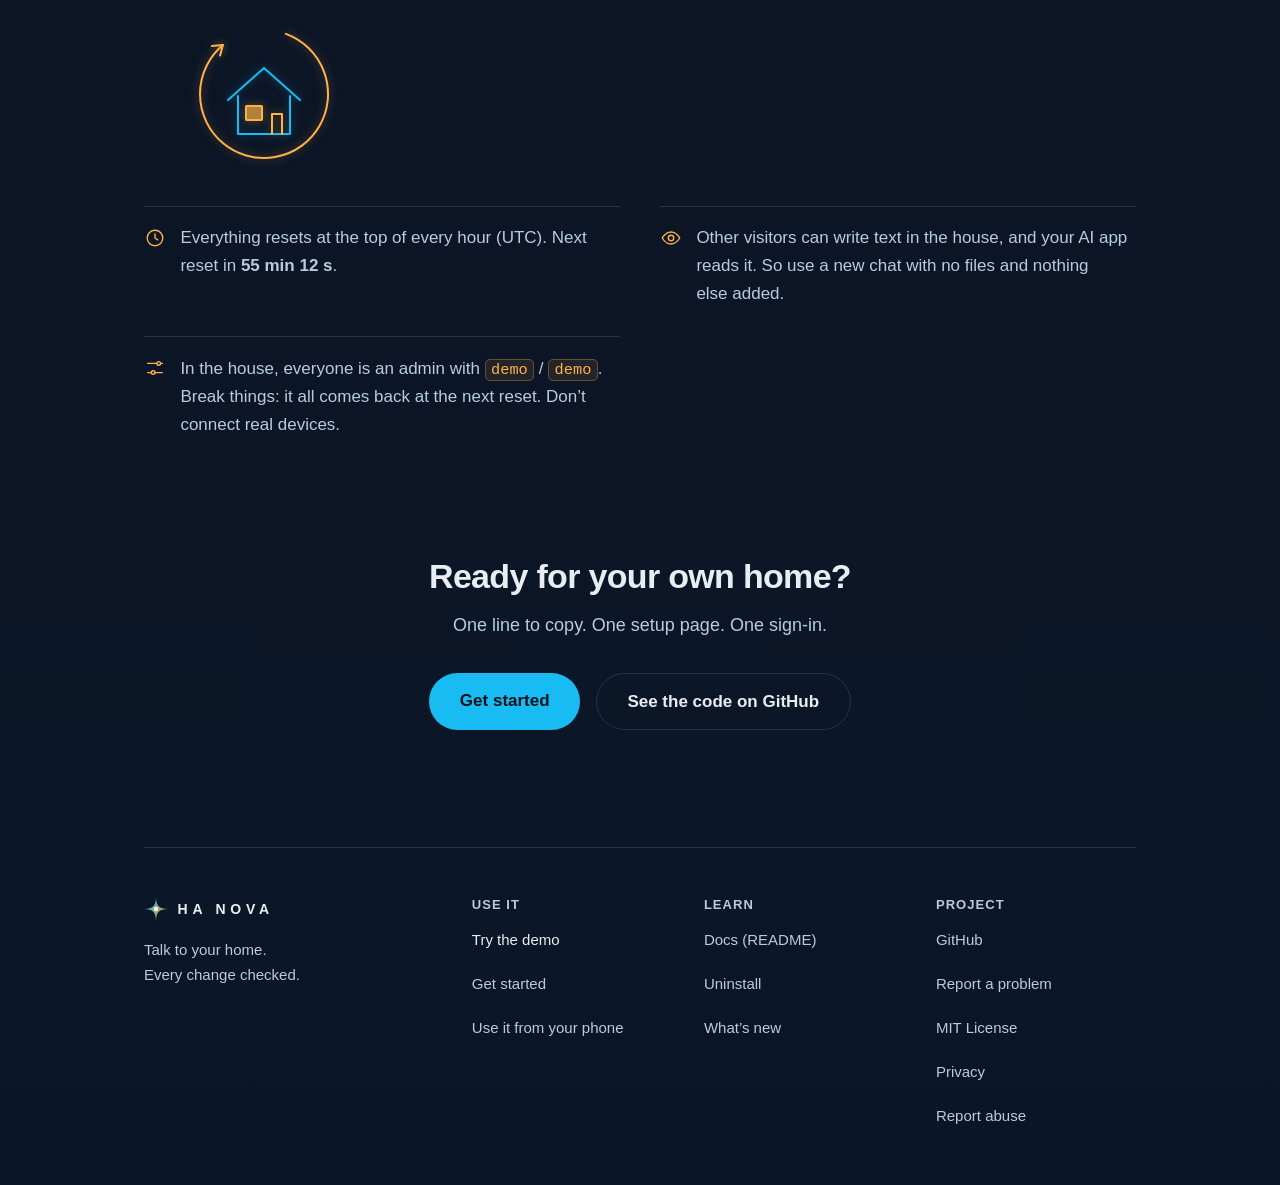
==== commit be06b006: "content: review fixes — confirm code, Beta label, owner sign-in, uninstall order, ChatGPT steps" ====
--- a/demo/index.html
+++ b/demo/index.html
@@ -22,7 +22,7 @@
   <meta name="twitter:title" content="Try HA NOVA on a demo house">
   <meta name="twitter:description" content="Try HA NOVA in 1 minute on a demo house: a Home Assistant with no real devices. In Claude or ChatGPT with nothing to install, or from an AI app on your computer.">
   <meta name="twitter:image" content="https://hanova.app/assets/social-preview.png">
-  <link rel="stylesheet" href="../styles.css?h=a6bf7b070a">
+  <link rel="stylesheet" href="../styles.css?h=c2354f2ee7">
   <script>document.documentElement.classList.add('js');</script>
 </head>
 <body>
@@ -77,8 +77,8 @@
           <li><strong>Ask.</strong> Start a new chat with no files, and with nothing else added. Say one of the lines&nbsp;below.</li>
         </ol>
         <details class="more">
-          <summary>Good to know in Claude</summary>
-          <p>On the free plan, you can add only one of your own. Already added one? Remove it first in Claude: Customize →&nbsp;Connectors.</p>
+          <summary>Good to know: no form, Team plans, and more</summary>
+          <p>On the free plan, Claude lets you add only one of these. Already added a different one? Remove it first: Customize →&nbsp;Connectors.</p>
           <p>On a Team or Enterprise plan? An owner adds it once for everyone: <a href="https://claude.ai/admin-settings/connectors?modal=add-custom-connector&amp;connectorName=HA%20NOVA%20demo&amp;connectorUrl=https%3A%2F%2Fdemo.hanova.app%2Fapi%2Fha_nova%2Fmcp" target="_blank" rel="noopener noreferrer">Add for my organization<span class="visually-hidden"> (opens in a new tab)</span></a></p>
           <p>No form? Click + → Add custom connector, and paste this&nbsp;address:</p>
           <div class="cmd"><pre><code>https://demo.hanova.app/api/ha_nova/mcp</code></pre></div>
@@ -95,15 +95,15 @@
         <div class="cmd"><pre><code>https://demo.hanova.app/api/ha_nova/mcp</code></pre></div>
         <button class="copy-cmd" type="button" data-where="ChatGPT"><svg viewBox="0 0 24 24" aria-hidden="true"><rect class="i-copy" x="8.5" y="8.5" width="11" height="11" rx="2.5"/><path class="i-copy" d="M15.5 8.5V6.5a2 2 0 0 0-2-2h-7a2 2 0 0 0-2 2v7a2 2 0 0 0 2 2h2"/><path class="i-check" d="M5 12.5l4.5 4.5L19 7.5" pathLength="1"/></svg><span class="copy-label" aria-hidden="true">Copy</span><span class="visually-hidden">Copy the demo address</span></button>
         <ol class="steps">
-          <li><strong>Add it.</strong> Open <a href="https://chatgpt.com/plugins" target="_blank" rel="noopener noreferrer">chatgpt.com/plugins<span class="visually-hidden"> (opens in a new tab)</span></a> and choose + to add your own server. Name it HA NOVA demo and paste the address under “Connection”. Pick the sign-in option, tick “I understand and want to continue”, then choose&nbsp;Create.</li>
-          <li><strong>Log in.</strong> The demo house’s login opens. Type <code>demo</code> and <code>demo</code>. ChatGPT often fails the first sign-in. Just choose Connect&nbsp;again.</li>
+          <li><strong>Add it.</strong> Open <a href="https://chatgpt.com/plugins" target="_blank" rel="noopener noreferrer">chatgpt.com/plugins<span class="visually-hidden"> (opens in a new tab)</span></a> and choose +, then the option that starts with “Add custom”. Name it HA NOVA demo and paste the address under “Connection”. For sign-in, pick the option with a login page. Tick “I understand and want to continue”, then choose “Create as a&nbsp;plugin”.</li>
+          <li><strong>Log in.</strong> The demo house’s login opens. Type <code>demo</code> and <code>demo</code>. ChatGPT often fails the first login. Just choose Connect&nbsp;again.</li>
           <li><strong>Ask.</strong> Start a new chat with no files, and with nothing else added. Type <code>@HA NOVA demo</code> and one of the lines&nbsp;below.</li>
         </ol>
+        <p class="os-where">Menus look different? See the exact names in <a href="https://github.com/markusleben/ha-nova/blob/main/docs/reference/chat-apps.md" target="_blank" rel="noopener noreferrer">the chat apps guide<span class="visually-hidden"> (opens in a new tab)</span></a>.</p>
         <details class="more">
           <summary>Good to know in ChatGPT</summary>
-          <p>We tested it with Pro. The free plan can’t add HA&nbsp;NOVA.</p>
+          <p>We tested it with Pro, and your plan’s rules apply. The free plan can’t add HA&nbsp;NOVA.</p>
           <p>Still stuck on Connect? Remove HA&nbsp;NOVA demo in ChatGPT and add it&nbsp;again.</p>
-          <p>Exact menu names, step by step: <a href="https://github.com/markusleben/ha-nova/blob/main/docs/reference/chat-apps.md" target="_blank" rel="noopener noreferrer">the chat apps guide on GitHub<span class="visually-hidden"> (opens in a new tab)</span></a>.</p>
         </details>
       </div>
       <div class="os-panel" id="computer">
@@ -120,10 +120,9 @@
         <p class="app-step"><strong>2. Connect the demo.</strong> A setup page opens. If it shows “Try HA NOVA on a demo house”, choose it. If not, open a new terminal and run&nbsp;this:</p>
         <div class="cmd"><span class="cmd-prompt" aria-hidden="true">$</span><pre><code>ha-nova try</code><span class="cmd-cursor" aria-hidden="true"></span></pre></div>
           <button class="copy-cmd" type="button" data-where="the terminal"><svg viewBox="0 0 24 24" aria-hidden="true"><rect class="i-copy" x="8.5" y="8.5" width="11" height="11" rx="2.5"/><path class="i-copy" d="M15.5 8.5V6.5a2 2 0 0 0-2-2h-7a2 2 0 0 0-2 2v7a2 2 0 0 0 2 2h2"/><path class="i-check" d="M5 12.5l4.5 4.5L19 7.5" pathLength="1"/></svg><span class="copy-label" aria-hidden="true">Copy</span><span class="visually-hidden">Copy the ha-nova try command</span></button>
-        <p class="app-step"><strong>3. Ask.</strong> Start your AI app in a new, empty folder, in a new chat. Say one of the lines&nbsp;below.</p>
+        <p class="app-step"><strong>3. Ask.</strong> Start your AI app in a new, empty folder, in a new chat. Say one of the lines below. Keep your app asking before it runs commands or opens&nbsp;files.</p>
         <details class="more">
           <summary>Good to know on your computer</summary>
-          <p>Don’t let your AI app run commands or open files without asking&nbsp;you.</p>
           <p>Done? <code>ha-nova try --stop</code> removes the demo&nbsp;house.</p>
         </details>
       </div>
--- a/styles.css
+++ b/styles.css
@@ -530,6 +530,7 @@
 .confirm-ways li { text-align: center; }
 .confirm-ways .scene { max-width: 13rem; margin: 0 auto 0.6rem; }
 .confirm-ways span { display: block; color: var(--ink); font-weight: 600; line-height: 1.35; }
+.workflow .confirm-fallback { margin-top: 1rem; font-size: 0.9375rem; }
 
 /* folded detail: native <details>, a hairline and a cyan summary with a turning chevron */
 .more {
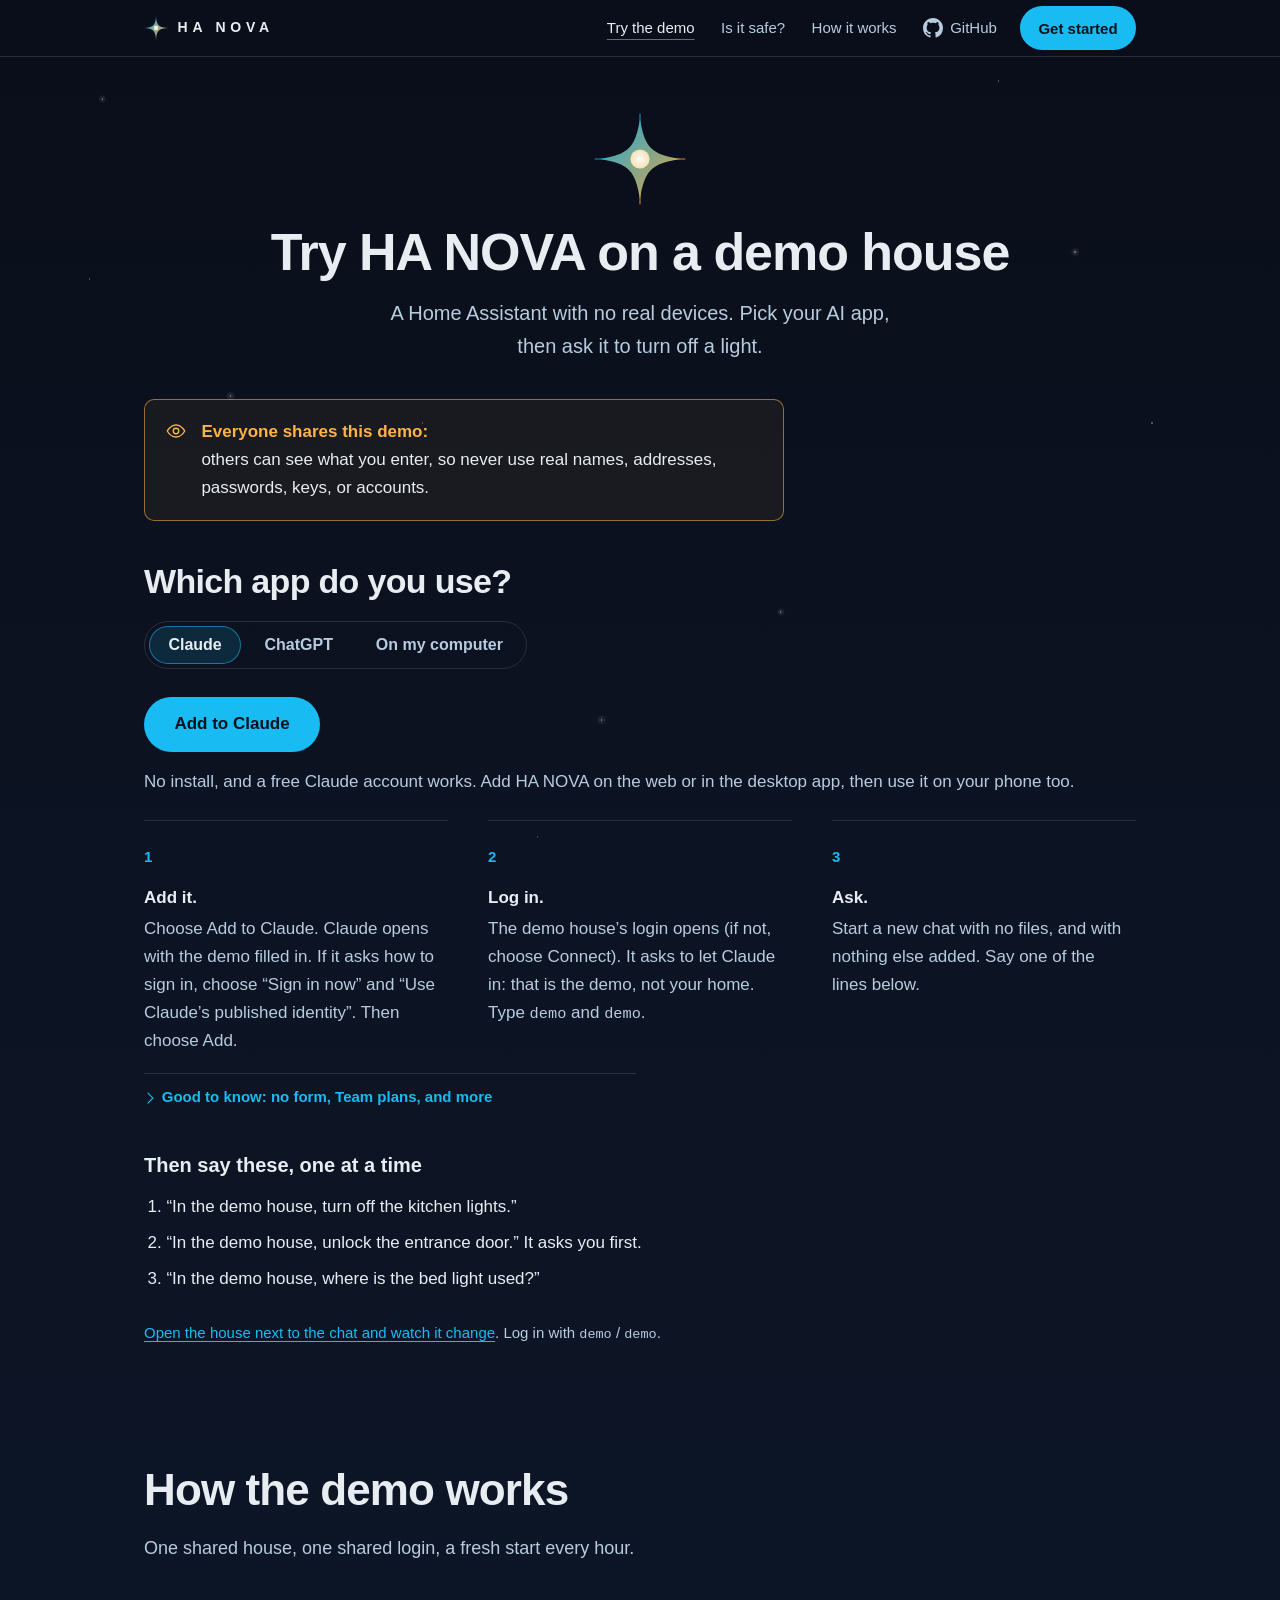
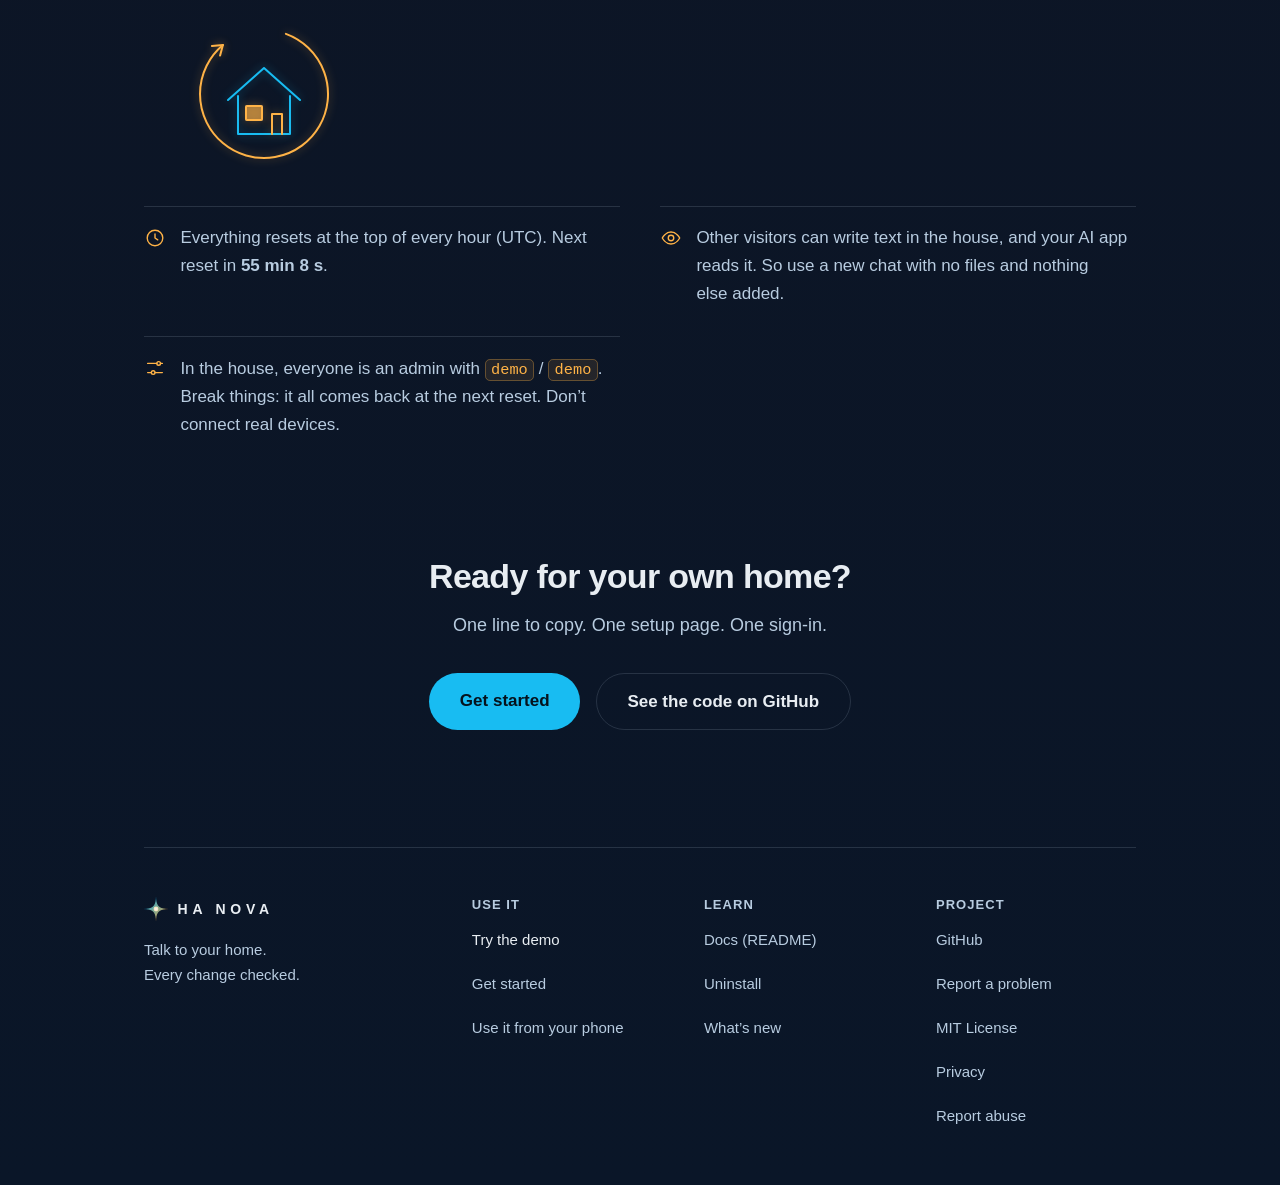
==== commit 58fe5174: "content: ChatGPT steps quote its real labels (Add custom MCP server, OAuth)" ====
--- a/demo/index.html
+++ b/demo/index.html
@@ -95,7 +95,7 @@
         <div class="cmd"><pre><code>https://demo.hanova.app/api/ha_nova/mcp</code></pre></div>
         <button class="copy-cmd" type="button" data-where="ChatGPT"><svg viewBox="0 0 24 24" aria-hidden="true"><rect class="i-copy" x="8.5" y="8.5" width="11" height="11" rx="2.5"/><path class="i-copy" d="M15.5 8.5V6.5a2 2 0 0 0-2-2h-7a2 2 0 0 0-2 2v7a2 2 0 0 0 2 2h2"/><path class="i-check" d="M5 12.5l4.5 4.5L19 7.5" pathLength="1"/></svg><span class="copy-label" aria-hidden="true">Copy</span><span class="visually-hidden">Copy the demo address</span></button>
         <ol class="steps">
-          <li><strong>Add it.</strong> Open <a href="https://chatgpt.com/plugins" target="_blank" rel="noopener noreferrer">chatgpt.com/plugins<span class="visually-hidden"> (opens in a new tab)</span></a> and choose +, then the option that starts with “Add custom”. Name it HA NOVA demo and paste the address under “Connection”. For sign-in, pick the option with a login page. Tick “I understand and want to continue”, then choose “Create as a&nbsp;plugin”.</li>
+          <li><strong>Add it.</strong> Open <a href="https://chatgpt.com/plugins" target="_blank" rel="noopener noreferrer">chatgpt.com/plugins<span class="visually-hidden"> (opens in a new tab)</span></a> and choose +, then “Add custom MCP server”. Name it HA NOVA demo and paste the address under “Connection”. Pick “OAuth”, tick “I understand and want to continue”, then choose “Create as a&nbsp;plugin”.</li>
           <li><strong>Log in.</strong> The demo house’s login opens. Type <code>demo</code> and <code>demo</code>. ChatGPT often fails the first login. Just choose Connect&nbsp;again.</li>
           <li><strong>Ask.</strong> Start a new chat with no files, and with nothing else added. Type <code>@HA NOVA demo</code> and one of the lines&nbsp;below.</li>
         </ol>
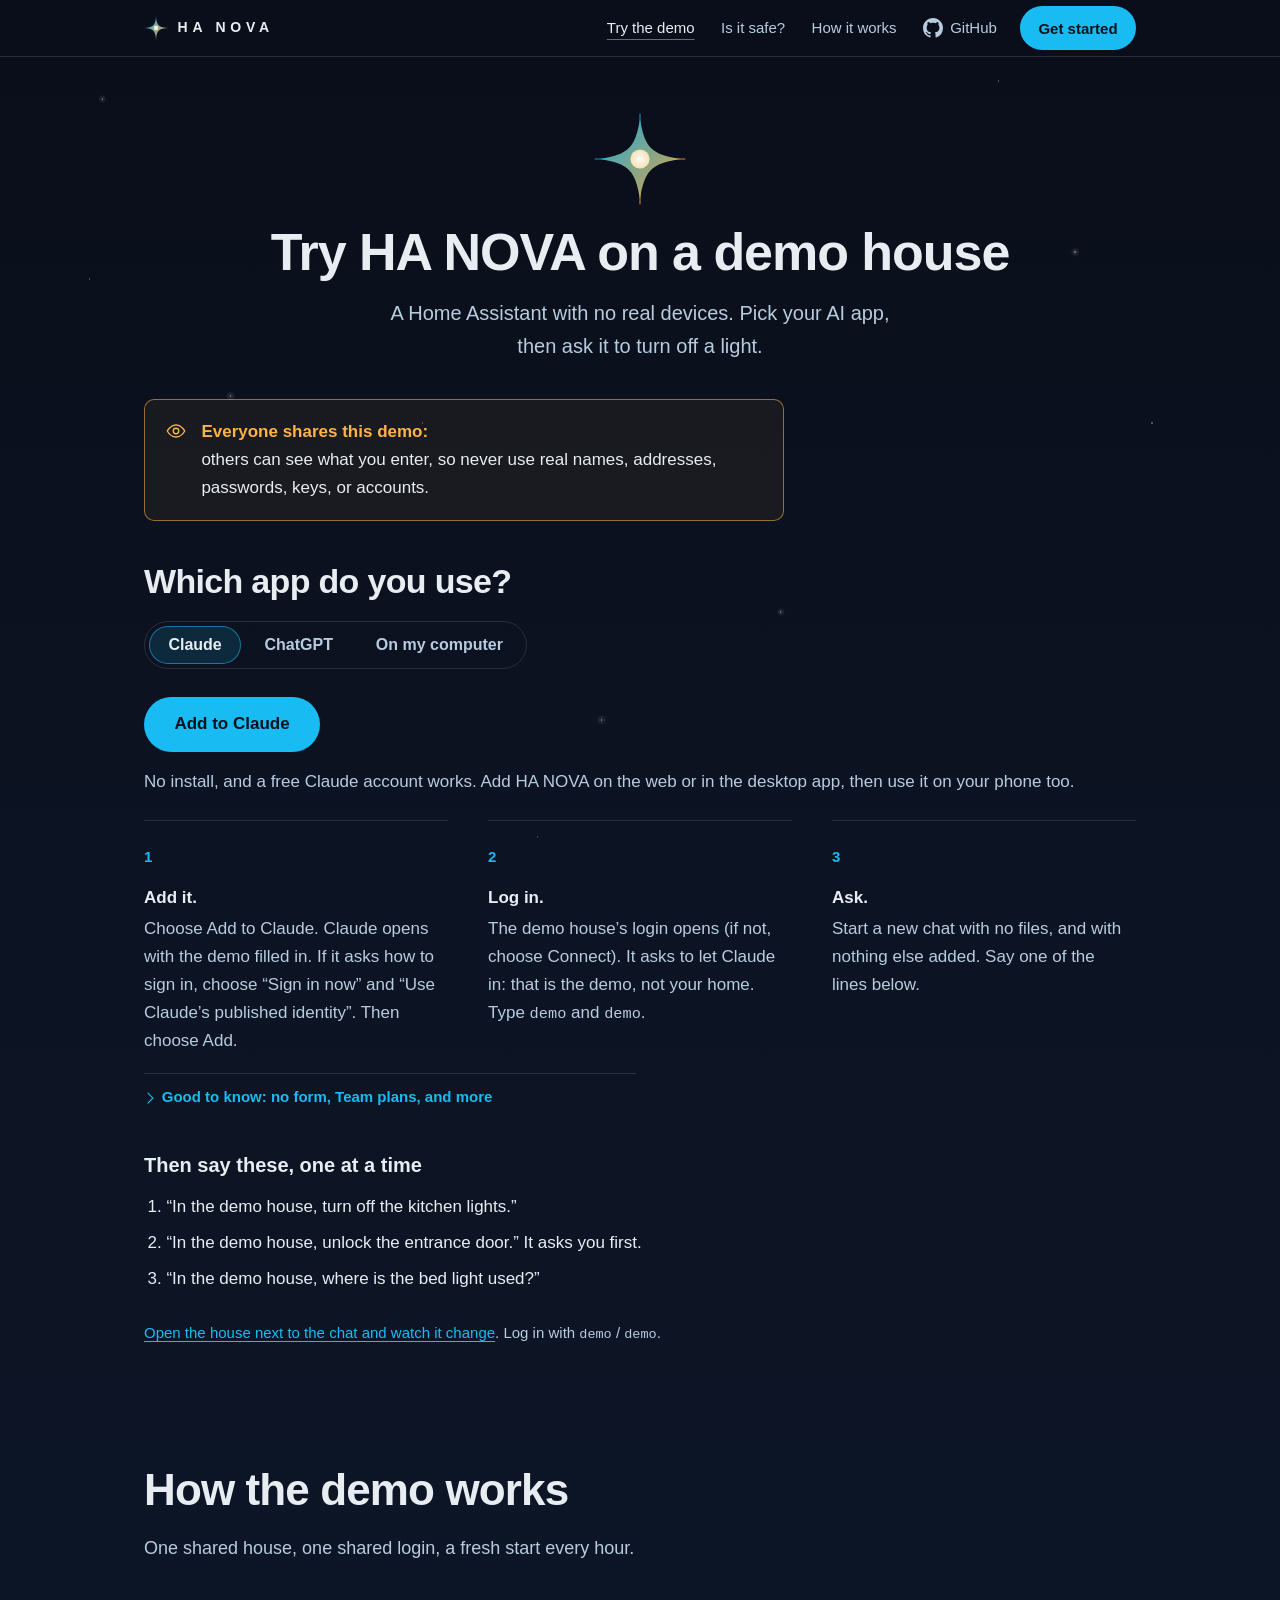
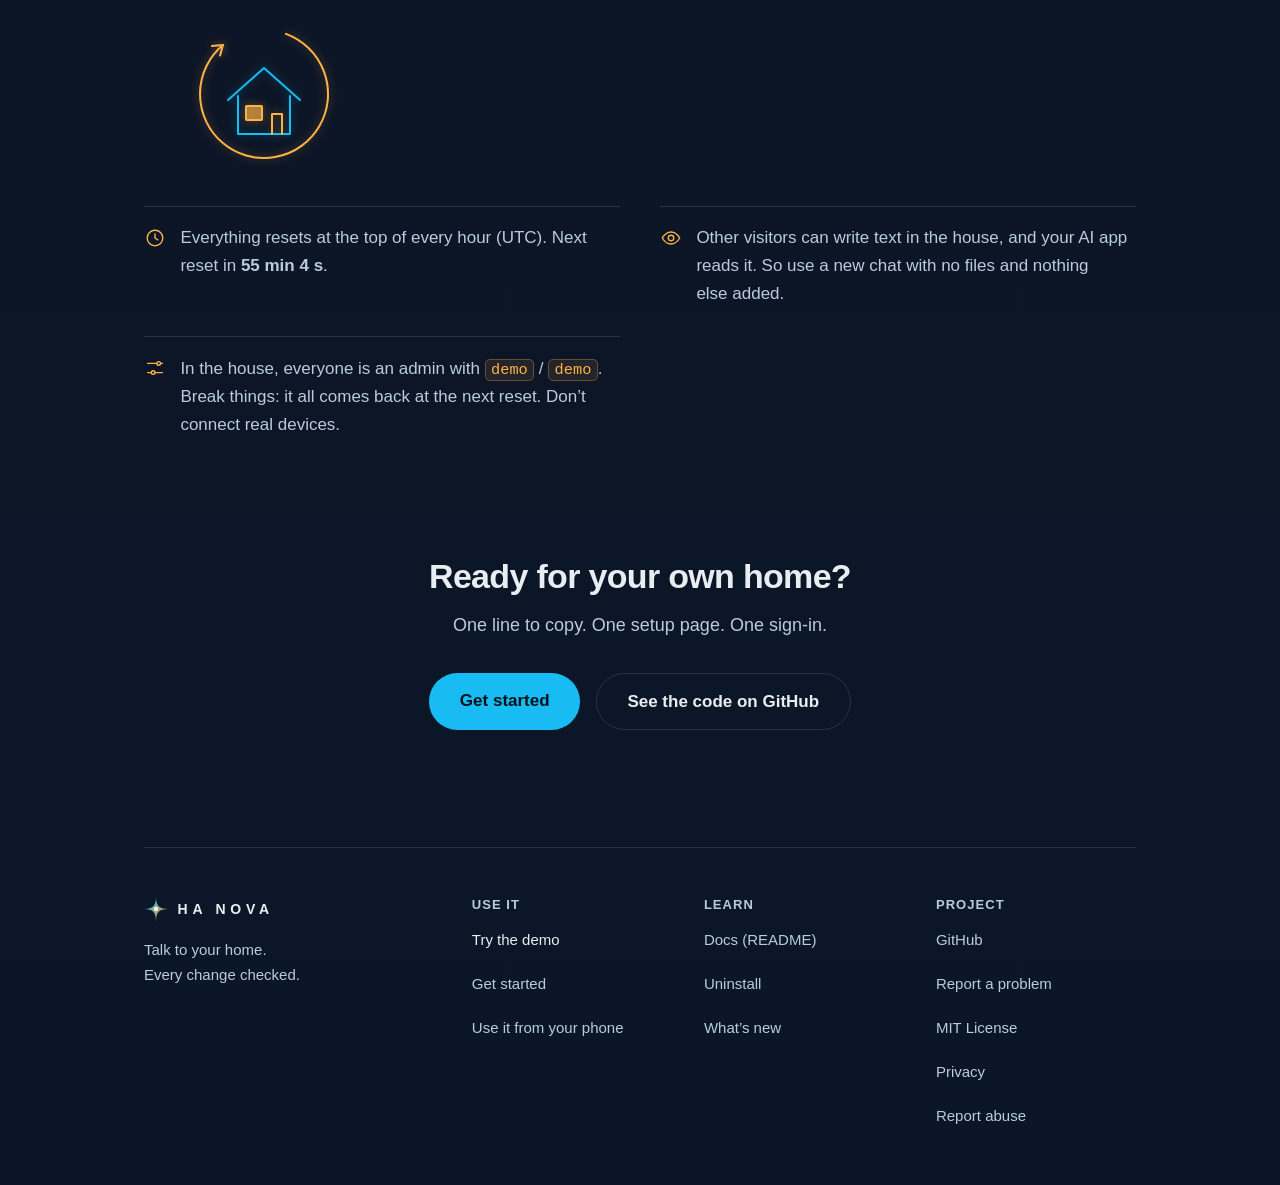
==== commit 95132f3d: "content: true wording for unlocks, codes, waits, and ChatGPT plans" ====
--- a/demo/index.html
+++ b/demo/index.html
@@ -79,8 +79,8 @@
         <details class="more">
           <summary>Good to know: no form, Team plans, and more</summary>
           <p>On the free plan, Claude lets you add only one of these. Already added a different one? Remove it first: Customize →&nbsp;Connectors.</p>
-          <p>On a Team or Enterprise plan? An owner adds it once for everyone: <a href="https://claude.ai/admin-settings/connectors?modal=add-custom-connector&amp;connectorName=HA%20NOVA%20demo&amp;connectorUrl=https%3A%2F%2Fdemo.hanova.app%2Fapi%2Fha_nova%2Fmcp" target="_blank" rel="noopener noreferrer">Add for my organization<span class="visually-hidden"> (opens in a new tab)</span></a></p>
-          <p>No form? Click + → Add custom connector, and paste this&nbsp;address:</p>
+          <p>On a Team or Enterprise plan? The owner of your Claude plan adds it once for everyone: <a href="https://claude.ai/admin-settings/connectors?modal=add-custom-connector&amp;connectorName=HA%20NOVA%20demo&amp;connectorUrl=https%3A%2F%2Fdemo.hanova.app%2Fapi%2Fha_nova%2Fmcp" target="_blank" rel="noopener noreferrer">Add for my organization<span class="visually-hidden"> (opens in a new tab)</span></a></p>
+          <p>No form? In Claude, open Customize → Connectors, click +, then Add custom connector, and paste this&nbsp;address:</p>
           <div class="cmd"><pre><code>https://demo.hanova.app/api/ha_nova/mcp</code></pre></div>
           <button class="copy-cmd" type="button" data-where="Claude"><svg viewBox="0 0 24 24" aria-hidden="true"><rect class="i-copy" x="8.5" y="8.5" width="11" height="11" rx="2.5"/><path class="i-copy" d="M15.5 8.5V6.5a2 2 0 0 0-2-2h-7a2 2 0 0 0-2 2v7a2 2 0 0 0 2 2h2"/><path class="i-check" d="M5 12.5l4.5 4.5L19 7.5" pathLength="1"/></svg><span class="copy-label" aria-hidden="true">Copy</span><span class="visually-hidden">Copy the demo address</span></button>
           <p>Unlocking a door asks you first. Here, Claude shows a short code, and you type it back. Claude sees the code too, so it is a light check. At home, a linked phone asks&nbsp;instead.</p>
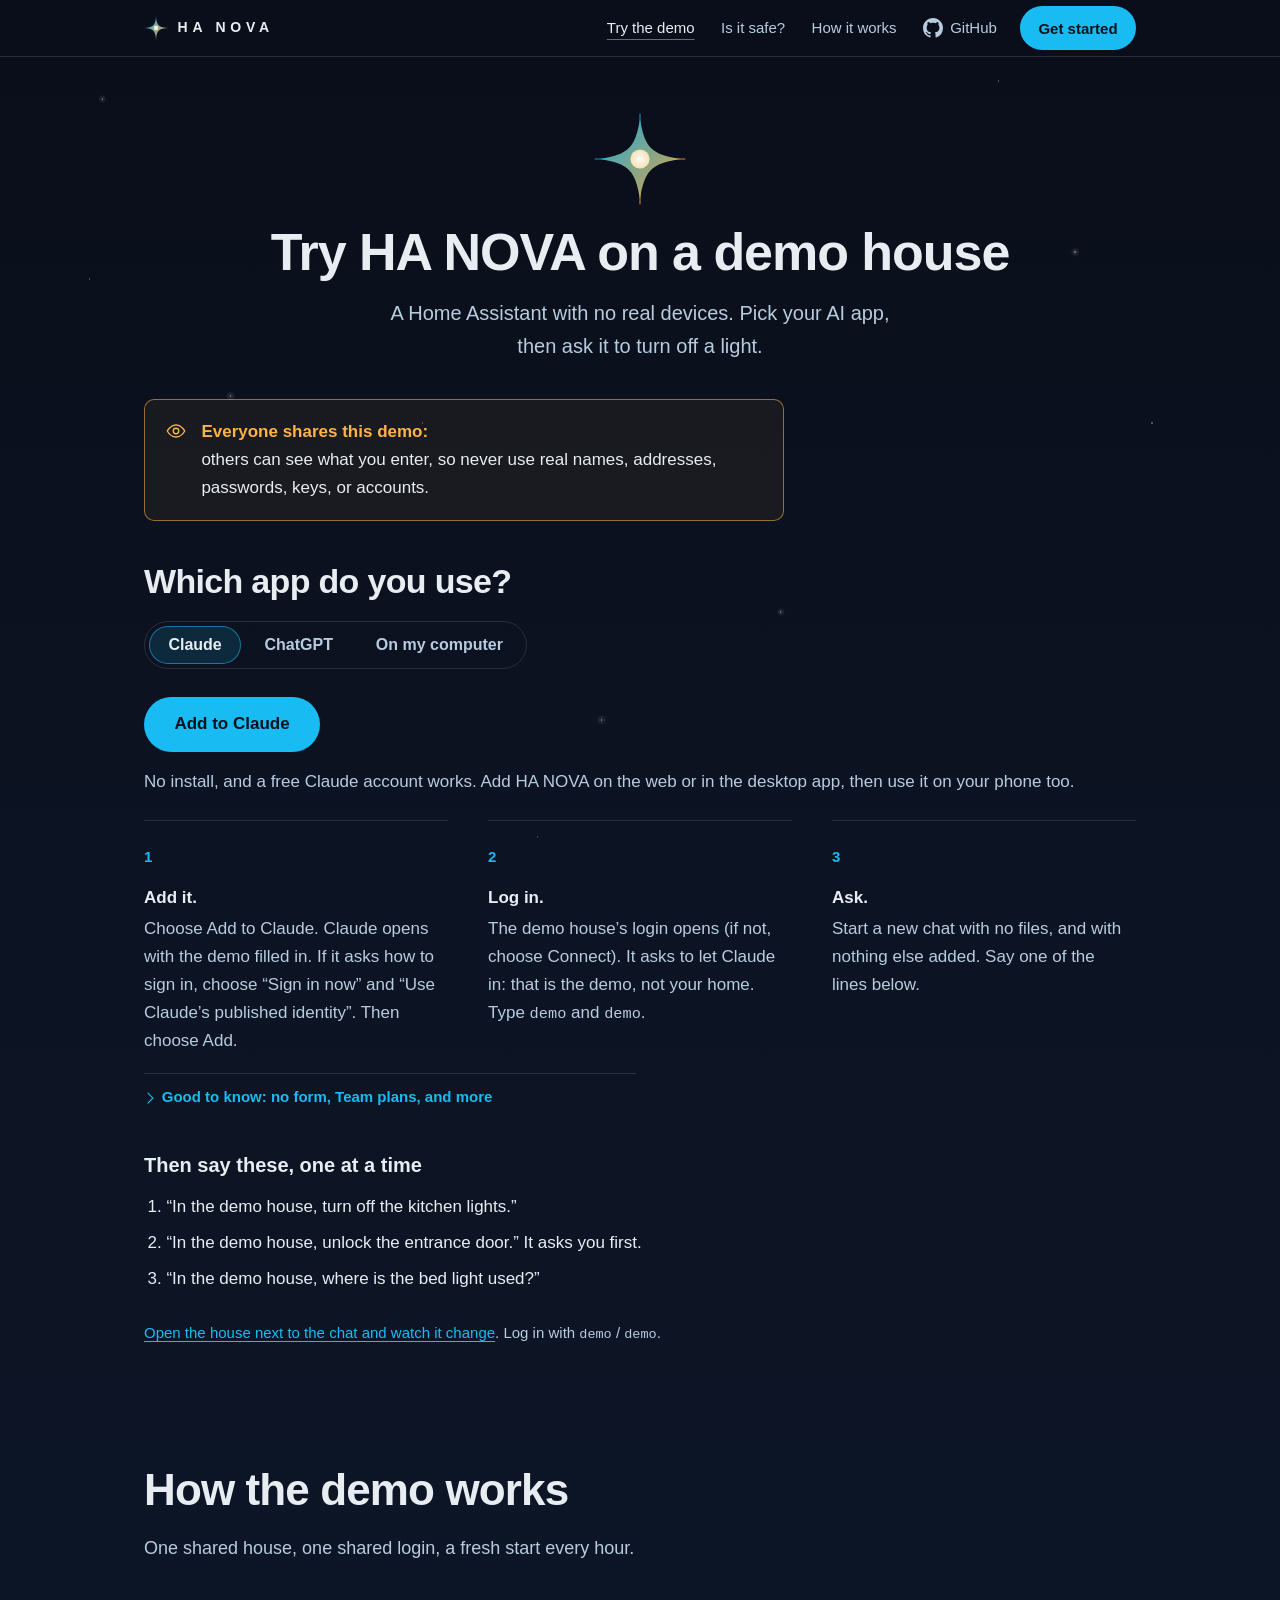
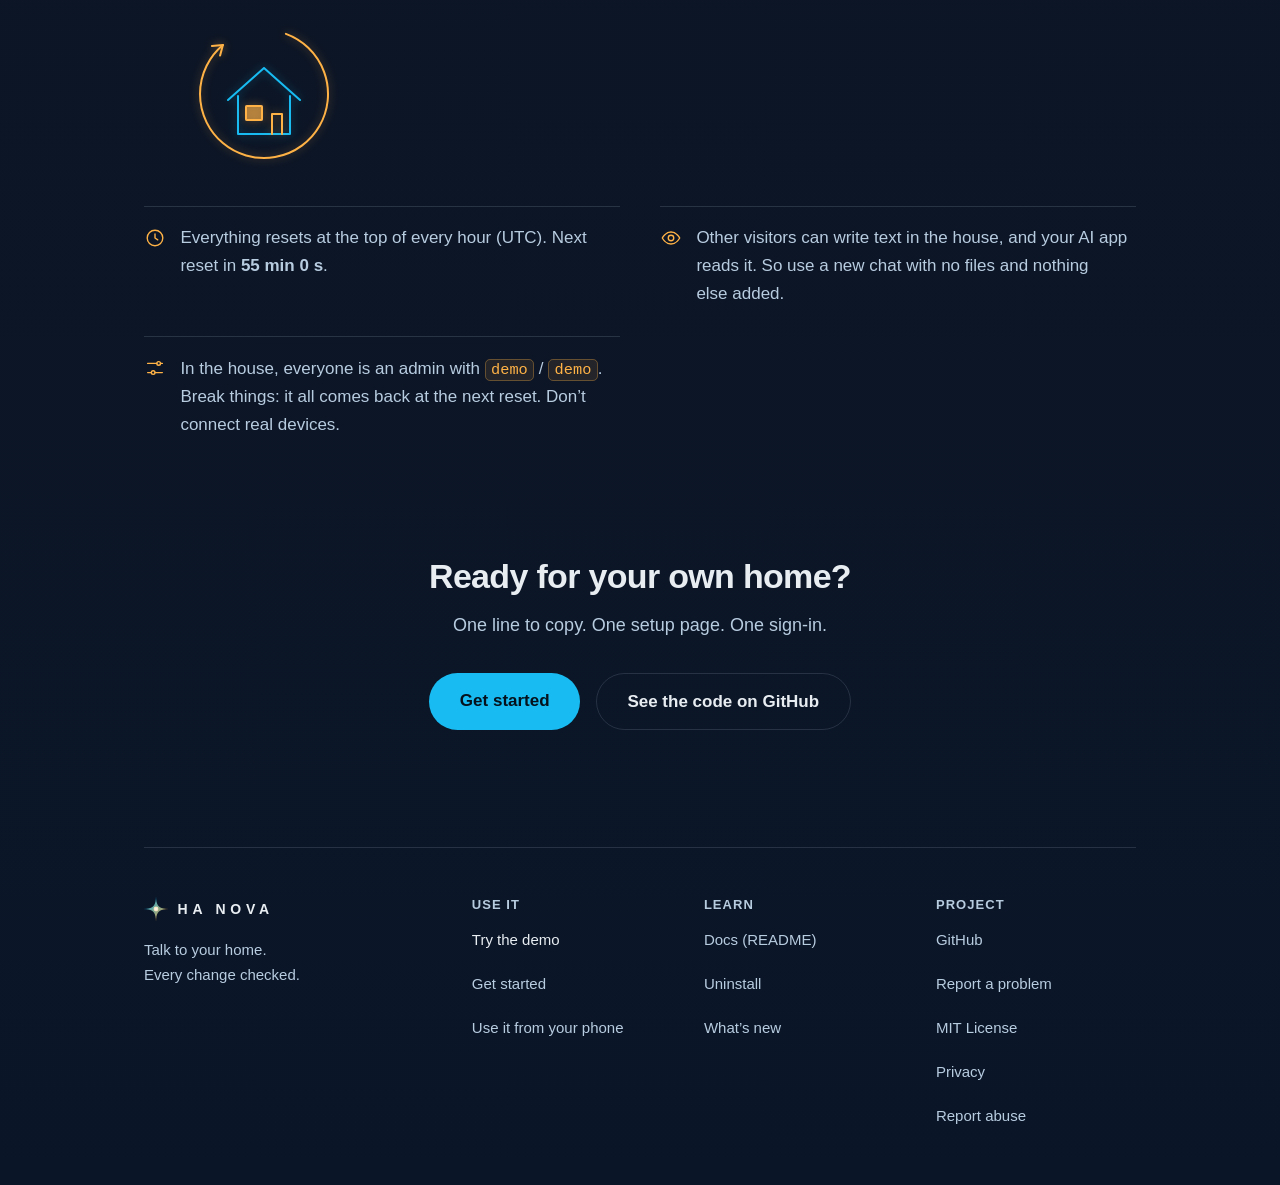
==== commit 20a4fbea: "content: 0.28.0 copy — chat apps for everyone, Always allow, Codex Co-authored-by: capy-ai[bot] <230" ====
--- a/demo/index.html
+++ b/demo/index.html
@@ -85,7 +85,7 @@
           <button class="copy-cmd" type="button" data-where="Claude"><svg viewBox="0 0 24 24" aria-hidden="true"><rect class="i-copy" x="8.5" y="8.5" width="11" height="11" rx="2.5"/><path class="i-copy" d="M15.5 8.5V6.5a2 2 0 0 0-2-2h-7a2 2 0 0 0-2 2v7a2 2 0 0 0 2 2h2"/><path class="i-check" d="M5 12.5l4.5 4.5L19 7.5" pathLength="1"/></svg><span class="copy-label" aria-hidden="true">Copy</span><span class="visually-hidden">Copy the demo address</span></button>
           <p>Unlocking a door asks you first. Here, Claude shows a short code, and you type it back. Claude sees the code too, so it is a light check. At home, a linked phone asks&nbsp;instead.</p>
           <p>Your connection stays. Only the house resets every hour. That takes a few&nbsp;minutes.</p>
-          <p>Claude asks before each step at first. To ask less, open Customize → Connectors → HA NOVA demo. Set the read-only tools and “Control a device” to “Always allow”. Leave “Run a confirmed change” on “Needs approval”. The demo has no phone, so that question is the check before the door&nbsp;unlocks.</p>
+          <p>Claude asks before each step at first. That’s Claude, not HA&nbsp;NOVA. To ask less, open Customize → Connectors → HA NOVA demo. Set every tool to “Always allow”, except “Run a confirmed change”: leave it on “Needs approval”. The demo has no phone, and Claude sees the code. So that question is your own check before the door&nbsp;unlocks.</p>
           <p>Done? Remove the demo in Claude: Customize → Connectors. That frees the free plan’s one spot for your own&nbsp;home.</p>
         </details>
       </div>
@@ -108,7 +108,7 @@
       </div>
       <div class="os-panel" id="computer">
         <h3 class="os-name">An app on my computer</h3>
-        <p class="os-where">For Claude Code, Claude Desktop, Codex CLI, OpenCode, Google Antigravity, or Hermes Agent&nbsp;(preview).</p>
+        <p class="os-where">For Claude Code, Claude Desktop, Codex, OpenCode, Google Antigravity, or Hermes Agent&nbsp;(preview).</p>
         <p class="app-step"><strong>1. Install HA&nbsp;NOVA.</strong> On a Mac or Linux, paste this in the&nbsp;Terminal:</p>
         <div class="cmd"><span class="cmd-prompt" aria-hidden="true">$</span><pre><code>curl -fsSL https://raw.githubusercontent.com/markusleben/ha-nova/main/install.sh | bash</code><span class="cmd-cursor" aria-hidden="true"></span></pre></div>
           <button class="copy-cmd" type="button" data-where="the Terminal"><svg viewBox="0 0 24 24" aria-hidden="true"><rect class="i-copy" x="8.5" y="8.5" width="11" height="11" rx="2.5"/><path class="i-copy" d="M15.5 8.5V6.5a2 2 0 0 0-2-2h-7a2 2 0 0 0-2 2v7a2 2 0 0 0 2 2h2"/><path class="i-check" d="M5 12.5l4.5 4.5L19 7.5" pathLength="1"/></svg><span class="copy-label" aria-hidden="true">Copy</span><span class="visually-hidden">Copy the macOS and Linux command</span></button>
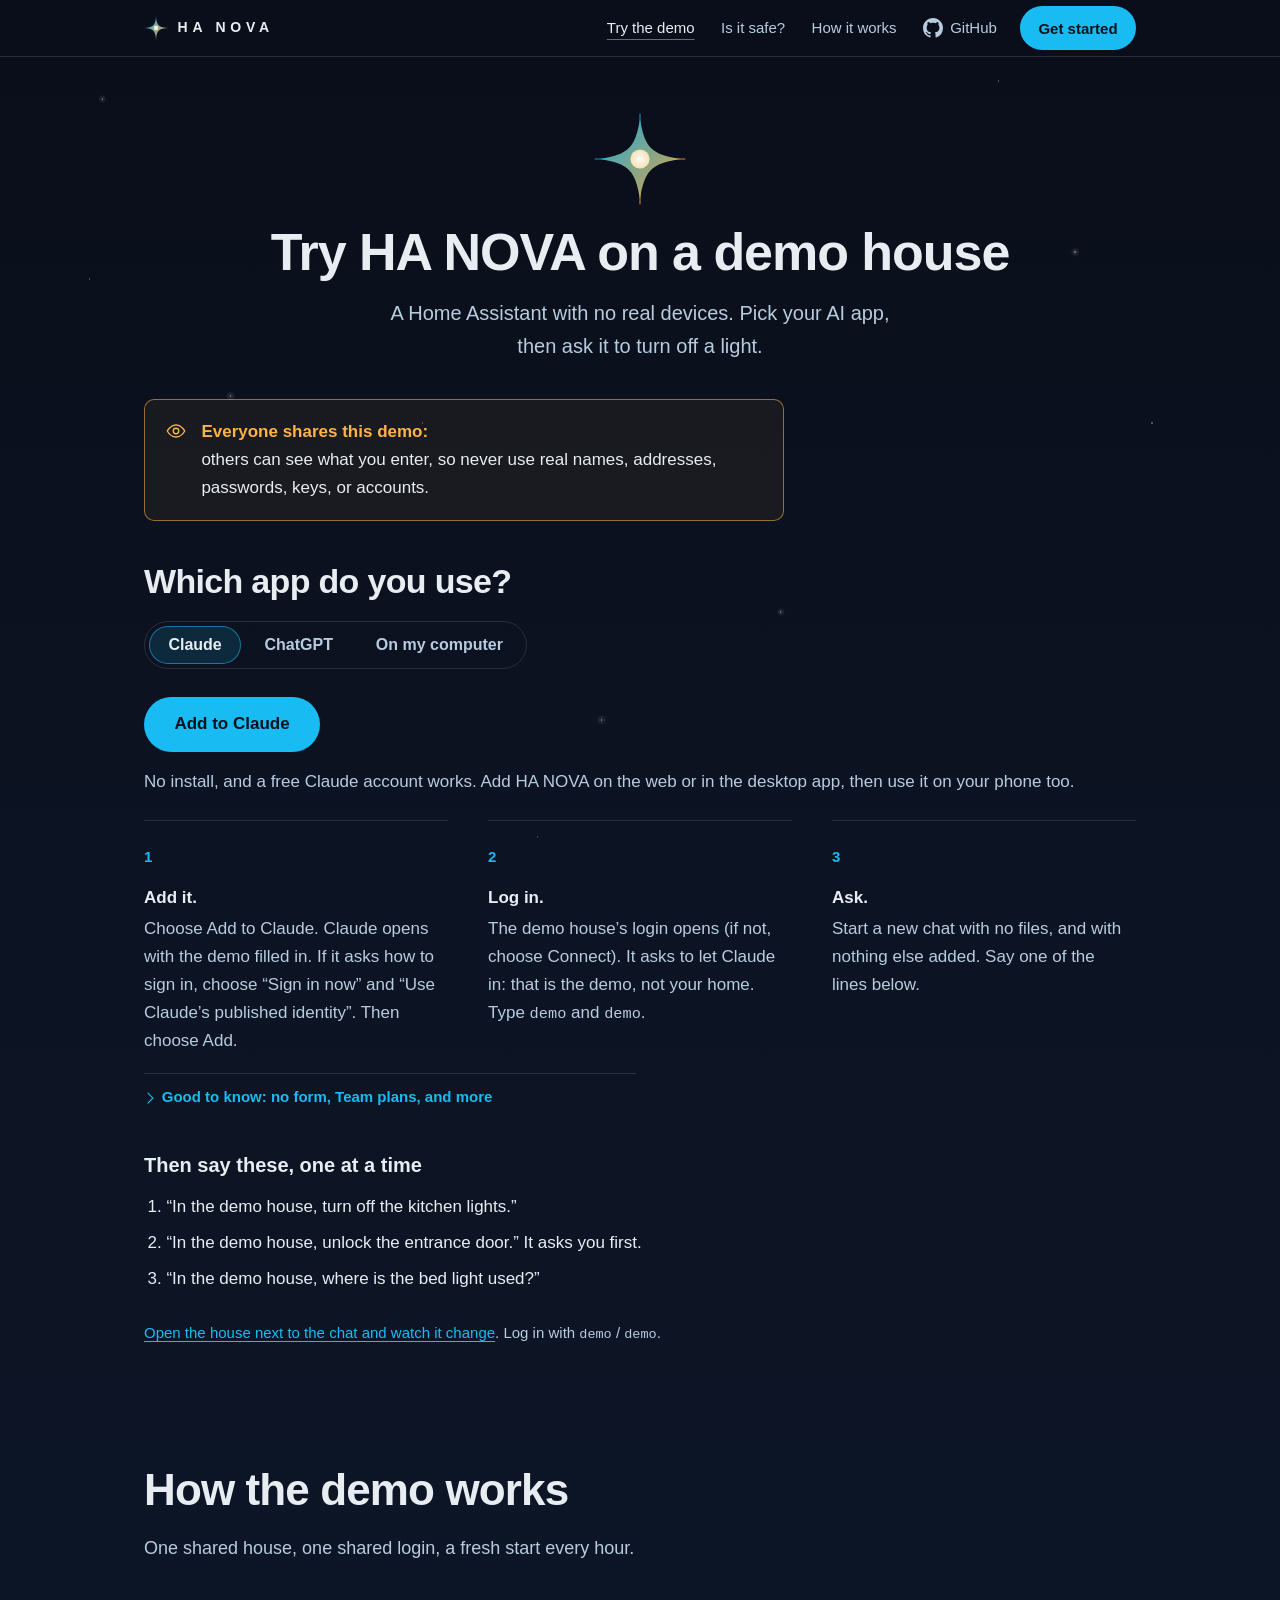
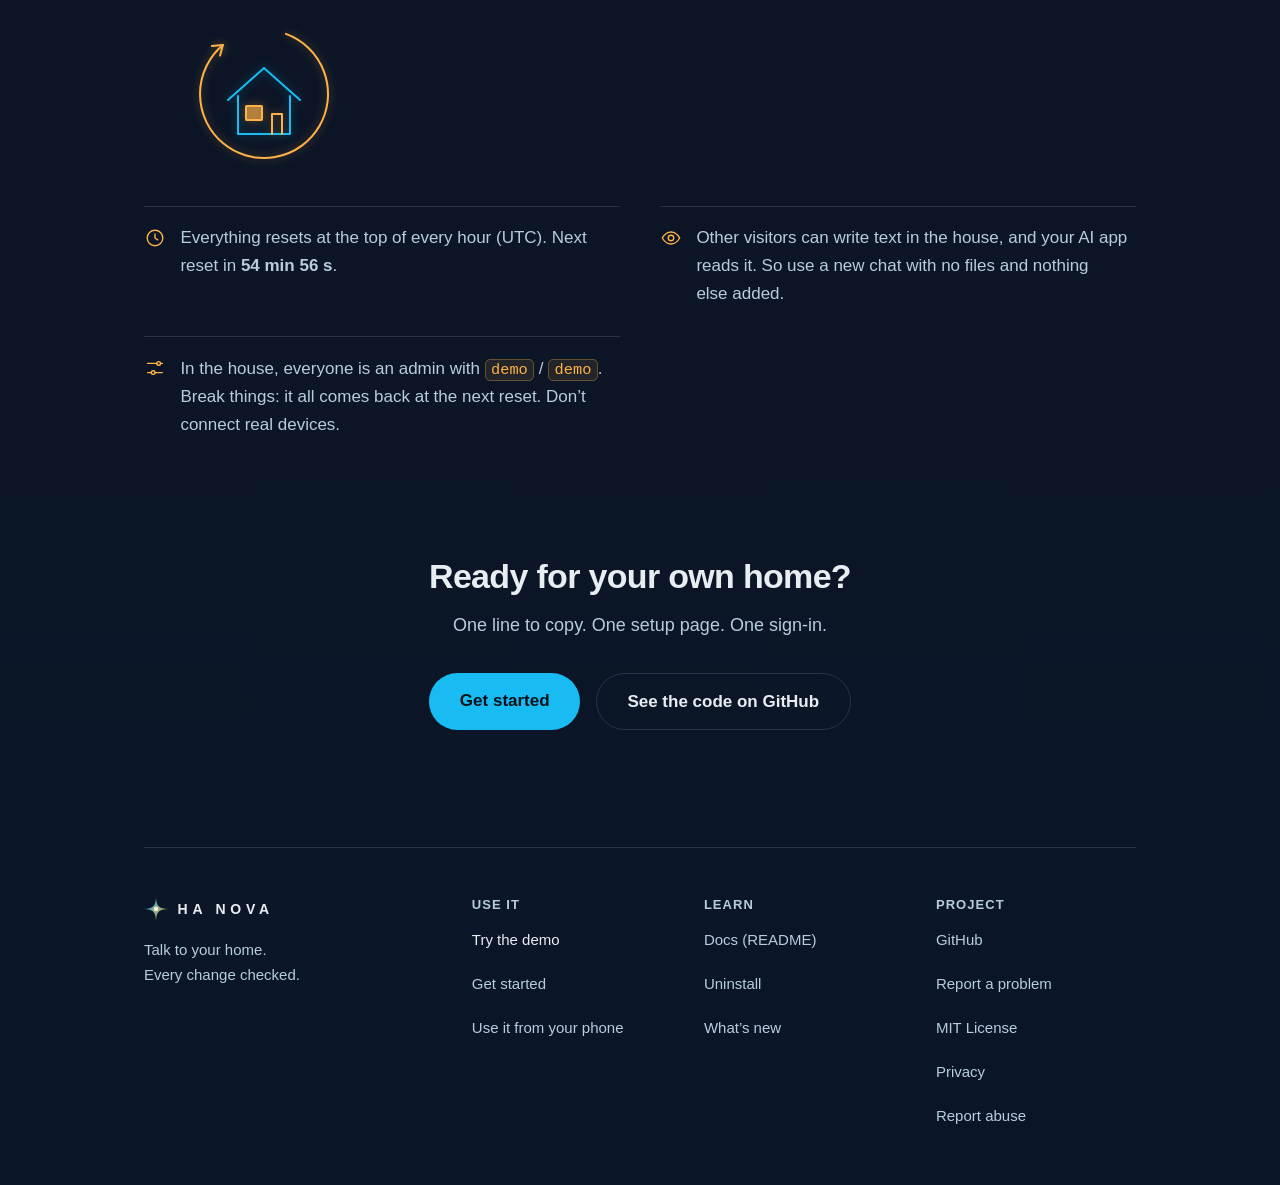
==== commit ecae9d3f: "content: 0.32.0 copy — one-click confirming in a window on your own computer Co-authored-by: capy-ai" ====
--- a/demo/index.html
+++ b/demo/index.html
@@ -22,7 +22,7 @@
   <meta name="twitter:title" content="Try HA NOVA on a demo house">
   <meta name="twitter:description" content="Try HA NOVA in 1 minute on a demo house: a Home Assistant with no real devices. In Claude or ChatGPT with nothing to install, or from an AI app on your computer.">
   <meta name="twitter:image" content="https://hanova.app/assets/social-preview.png">
-  <link rel="stylesheet" href="../styles.css?h=c2354f2ee7">
+  <link rel="stylesheet" href="../styles.css?h=df4f9b490c">
   <script>document.documentElement.classList.add('js');</script>
 </head>
 <body>
--- a/styles.css
+++ b/styles.css
@@ -523,9 +523,9 @@
   margin: 1.25rem 0 0;
   padding: 0;
   display: grid;
-  grid-template-columns: repeat(2, minmax(0, 1fr));
+  grid-template-columns: repeat(3, minmax(0, 1fr));
   gap: 1.25rem;
-  max-width: 30rem;
+  max-width: 42rem;
 }
 .confirm-ways li { text-align: center; }
 .confirm-ways .scene { max-width: 13rem; margin: 0 auto 0.6rem; }
@@ -605,8 +605,10 @@
   .js .steps .inview .press,
   .js .confirm-ways.inview .press { animation: press 0.42s var(--ease-rise) 1.15s both; }
   .js .confirm-ways.inview li:nth-child(2) .press { animation-delay: 1.85s; }
+  .js .confirm-ways.inview li:nth-child(3) .press { animation-delay: 2.55s; }
   .js [data-reveal].confirm-ways .press .d[pathLength] { transition-delay: 1.45s; transition-duration: 0.4s; }
   .js [data-reveal].confirm-ways li:nth-child(2) .press .d[pathLength] { transition-delay: 2.15s; }
+  .js [data-reveal].confirm-ways li:nth-child(3) .press .d[pathLength] { transition-delay: 2.85s; }
   /* the checks wait for the pair itself, not for the workflow step around it */
   .js .confirm-ways:not(.inview) .d[pathLength] { stroke-dashoffset: 1; }
 
